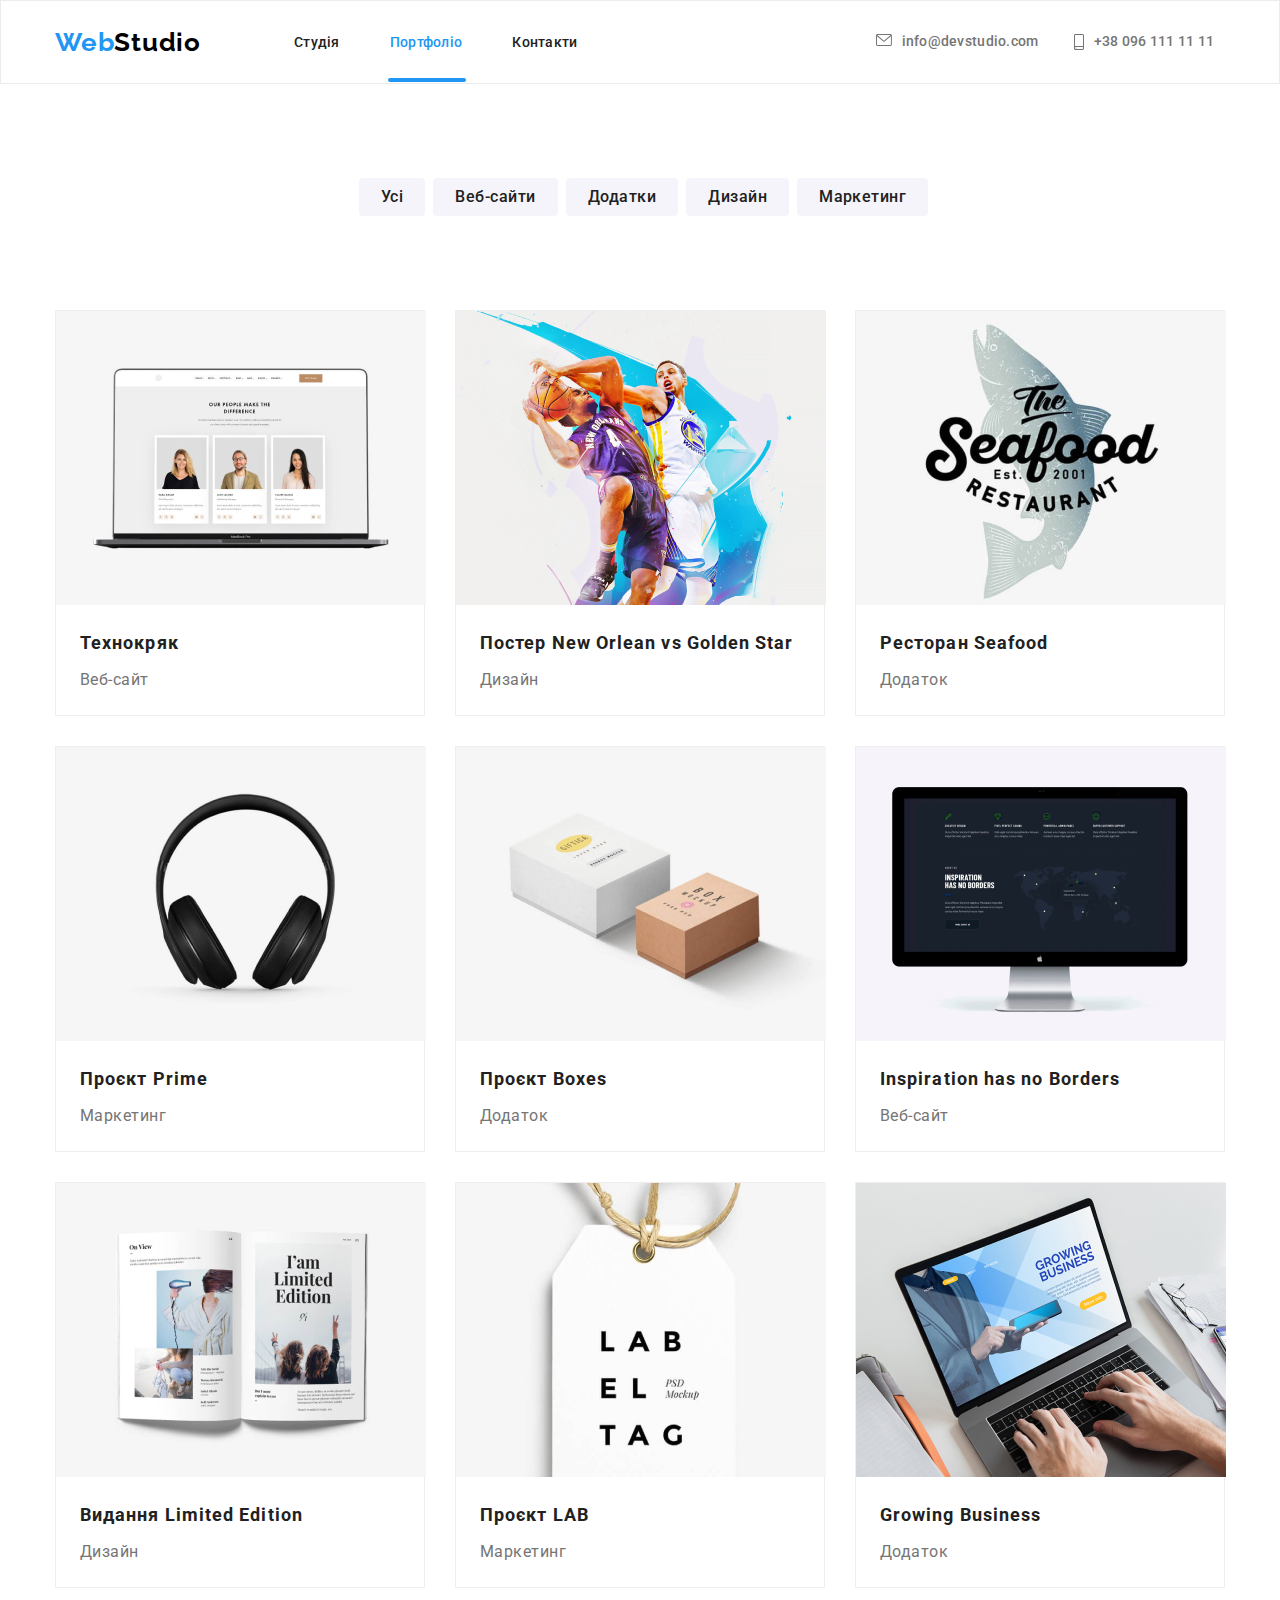
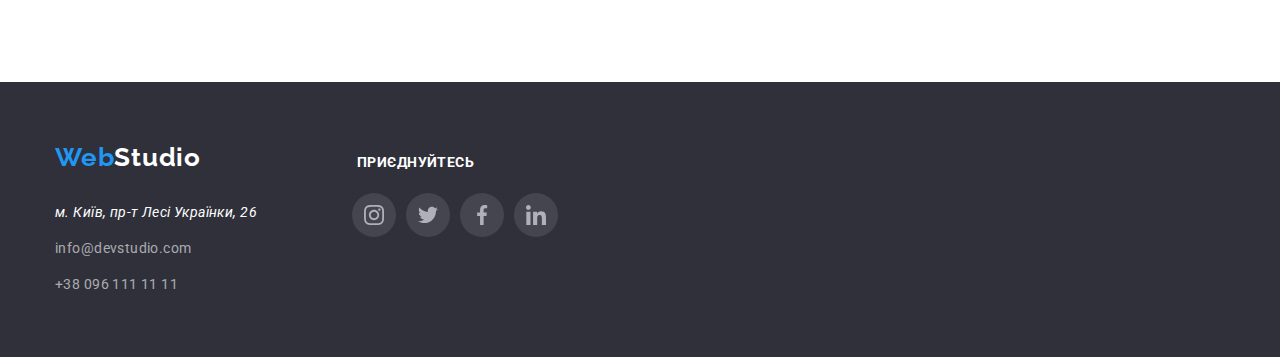
==== portfolio.html @ fd29975c "added forms" ====
<!DOCTYPE html>
<html lang="en">
<head>
    <meta charset="UTF-8">
    <meta http-equiv="X-UA-Compatible" content="IE=edge">
    <meta name="viewport" content="width=device-width, initial-scale=1.0">
    <title>Portfolio</title>
    <link rel="stylesheet"
     href="https://fonts.googleapis.com/css2?family=Raleway:wght@700&family=Roboto:wght@400;500;700;900&display=swap">
    <link rel="stylesheet" href="https://cdnjs.cloudflare.com/ajax/libs/modern-normalize/1.1.0/modern-normalize.min.css">
     <link rel="stylesheet" href="css/styles.css">
</head>
<body>
<!-- header content-->
<header class="header-style">
 <div class="container">
    <div class="links">
    <nav class="nav">
        <a class="logo-link" href="index.html">Web<span class="logo-header">Studio </span></a>
        <ul class="site-link-list">
            <li class="link-list"><a class="site-link" href="index.html">Студія</a></li>
            <li class="link-list"><a class="site-link-portf current" href="">Портфоліо</a></li>
            <li class="link-list"><a class="site-link-contacts" href="">Контакти</a></li>
        </ul>
    </nav>
    <ul class="not-nav">
<li class="not-nav-decor">
    <a class="mail" href="mailto:info@devstudio.com">
        <svg class="mail-icon">
            <use href="./images/icons.svg#icon-envelope-opt"></use>
        </svg>
        info@devstudio.com</a>
</li>
<li class="not-nav-decor">
    <a class="tel" href="tel:+380961111111">
        <svg class="tel-icon">
            <use href="./images/icons.svg#icon-smartphone-opt"></use>
        </svg>
        +38 096 111 11 11</a>
</li>
    </ul>
  </div>
</div>
</header>
<!-- main content-->
<main>
    <section class="portf-section">
     <div class="container">
        <h1 class="h-p"></h1>
        <ul class="p-button-list">           
            <li class="p-button-styles"><button class="button-port" type="button">Усі</button></li>
            <li class="p-button-styles"><button class="button-port" type="button">Веб-сайти</button></li>
            <li class="p-button-styles"><button class="button-port" type="button">Додатки</button></li>
            <li class="p-button-styles"><button class="button-port" type="button">Дизайн</button></li>
            <li class="p-button-styles"><button class="button-port" type="button">Маркетинг</button></li>
        </ul>
        <ul class="cards-list">
            <li class="card-portf">
               <div class="product-thumb">
                <img src="images/p.technocrack.jpg" alt="technocrack" width="370">                
                 <div class="product-overlay"> 
                   <p class="product-actions">Ресурс пропонує комплексні пропозиції з різним рівнем функціоналу та сервісів. Все це дозволить відвідувачу отримати
                    вичерпні відомості про компанію чи приватну особу.</p>
                 </div>
               </div>
               <h2 class="header-portf">Технокряк</h2>
                <p class="header-p-description">Веб-сайт</p>
            </li>
            <li class="card-portf">
               <div class="product-thumb">
                <img src="images/p.poster.jpg" alt="poster" width="370">
                <div class="product-overlay">
                    <p class="product-actions"></p>
                </div>
                </div> 
                <h2 class="header-portf">Постер New Orlean vs Golden Star</h2>
                <p class="header-p-description">Дизайн</p>
            </li>
            <li class="card-portf">
                <div class="product-thumb">
                <img src="images/p.restaurant.jpg" alt="restaurant" width="370">
                <div class="product-overlay">
                    <p class="product-actions"></p>
                </div>
                </div>
                <h2 class="header-portf">Ресторан Seafood</h2>
                <p class="header-p-description">Додаток</p>
            </li>
            <li class="card-portf">
                <div class="product-thumb">
                <img src="images/p.prime.jpg" alt="prime" width="370">
                <div class="product-overlay">
                    <p class="product-actions"></p>
                </div>
                </div>
                <h2 class="header-portf">Проєкт Prime</h2>
                <p class="header-p-description">Маркетинг</p>
            </li>
            <li class="card-portf">
                <div class="product-thumb">
                <img src="images/p.boxes.jpg" alt="boxes" width="370">
                <div class="product-overlay">
                    <p class="product-actions"></p>
                </div>
                </div>
                <h2 class="header-portf">Проєкт Boxes</h2>
                <p class="header-p-description">Додаток</p>
            </li>
            <li class="card-portf">
                <div class="product-thumb">
                <img src="images/p.inspiration.jpg" alt="inspiration" width="370">
                <div class="product-overlay">
                    <p class="product-actions"></p>
                </div>
                </div>
                <h2 class="header-portf">Inspiration has no Borders</h2>
                <p class="header-p-description">Веб-сайт</p>
            </li>
            <li class="card-portf">
                <div class="product-thumb">
                <img src="images/p.limited.jpg" alt="limited" width="370">
                <div class="product-overlay">
                    <p class="product-actions"></p>
                </div>
                </div>
                <h2 class="header-portf">Видання Limited Edition</h2>
                <p class="header-p-description">Дизайн</p>
            </li>
            <li class="card-portf">
                <div class="product-thumb">
                <img src="images/p.lab.jpg" alt="lab" width="370">
                <div class="product-overlay">
                    <p class="product-actions"></p>
                </div>
                </div>
                <h2 class="header-portf">Проєкт LAB</h2>
                <p class="header-p-description">Маркетинг</p>
            </li>
            <li class="card-portf">
                <div class="product-thumb">
                <img src="images/p.growing.jpg" alt="growing" width="370">
                <div class="product-overlay">
                    <p class="product-actions"></p>
                </div>
                </div>
                <h2 class="header-portf">Growing Business</h2>
                <p class="header-p-description">Додаток</p>
            </li>
        </ul>
     </div>
    </section>
</main>
<!--footer content-->
<footer class="footer-style">
 <div class="container">
    <div class="social-footer">
     <a class="logo-link-f" href="index.html">Web<span class="logo-header-f">Studio</span></a>
     <p class="social-sub-p">приєднуйтесь</p>
    </div>
    <div class="socials-header">
    <address class="adress-style">м. Київ, пр-т Лесі Українки, 26</address>
    <ul class="links-sub-listf">
        <li class="links-sub">
            <a class="box-socialsf" href="">
                <svg class="social-icons" width="20" height="20">
                    <use href="./images/icons.svg#icon-instagram-1-opt"></use>
                </svg>
            </a>
        </li>
        <li class="links-sub">
            <a class="box-socialsf" href="">
                <svg class="social-icons" width="20" height="20">
                    <use href="./images/icons.svg#icon-twitter-1-opt"></use>
                </svg>
            </a>
        </li>
        <li class="links-sub">
            <a class="box-socialsf" href="">
                <svg class="social-icons" width="20" height="20">
                    <use href="./images/icons.svg#icon-facebook-1-opt"></use>
                </svg>
            </a>
        </li>
        <li class="links-sub">
            <a class="box-socialsf" href="">
                <svg class="social-icons" width="20" height="20">
                    <use href="./images/icons.svg#icon-linkedin-1-opt"></use>
                </svg>
            </a>
        </li>
    </ul>
    </li>
    </ul>
    </div>
    <ul>
        <li class="mail-h-style"><a class="mail-link-f" href="mailto:info@devstudio.com">info@devstudio.com</a></li>
        <li class="tel-h-style"><a class="tel-f" href="tel:+38091111111">+38 096 111 11 11</a></li>
    </ul>
  </div>
</footer>
</body>
</html>
---- css/styles.css ----
:root {
    --primary-text-color: #212121;
    --description-text-color: #757575;
    --links-buttons-text-color: #2196F3;
}

body {
    background-color: #ffff;

    font-family: Roboto, sans-serif;
    letter-spacing: -0.03em;
}


.container {
    margin-left: auto;
    margin-right: auto;
    padding-left: 15px;
    padding-right: 15px;
    width: 1200px;
}

.container-two{
    margin-left: auto;
    margin-right: auto;
    width: 1600px;
    outline: 2px solid firebrick;
}

.container-footer {
    margin-left: auto;
        margin-right: auto;
        width: 1600px;

        outline: 2px solid firebrick;
    }

ul {
    padding: 0;
    margin: 0;
    list-style: none;
}

 

.header-style {
    display: flex;
    background-color: #ffff;
    border: 1px solid #ECECEC;
}
.logo-link {
    color: var(--links-buttons-text-color);
    font-family: 'Raleway';
        margin-right: 93px;
        font-weight: 700;
        font-size: 26px;
        line-height: 1.19;
        letter-spacing: 0.03em;
        text-decoration: none;
}
.logo-header {
    color: #000000;
    font-family: 'Raleway';
        font-weight: 700;
        font-size: 26px;
        line-height: 1.19;
        letter-spacing: 0.03em;
}
 
.links {
    display: flex;
    align-items: center;
}

.nav {
    display: flex;
    align-items: center;
}
.site-link-list {
        display: flex;
        align-items: center;
}

.site-link-list .link-list {

       display: block;
       padding-top: 32px;
       padding-bottom: 32px;

}


.site-link.current {
    position: relative;
    color: var(--links-buttons-text-color);       
        font-weight: 500;
        font-size: 14px;
        line-height: 1.2;
        width: 78px;
        height: 4px;
        letter-spacing: 0.02em;
        text-decoration: none;
}

.link-list {
    display: block;
    margin-right: 50px;
}


.site-link {
    color: var(--primary-text-color);
    font-weight: 500;
    font-size: 14px;
    line-height: 1.2;
    letter-spacing: 0.02em;
    text-decoration: none;
    padding-top: 32px;
    padding-bottom: 32px;
    
    transition-property: var(--links-buttons-text-color);
    transition-duration: 250ms;
    transition-timing-function: cubic-bezier(0.4, 0, 0.2, 1);
}

.site-link::after {
        content: '';
        
            position: absolute;
            left: -14%;
            bottom: 0;
            margin-left: 5px;
            display: block;
            width: 48px;
            height: 4px;
            background-color: #2196F3;
            border-radius: 2px;
}
.site-link {
    cursor: pointer;
}
.site-link:hover,
.site-link:focus {
    color: var(--links-buttons-text-color);
}

.site-link-portf.current {
    position: relative;
    color: var(--links-buttons-text-color);
    font-weight: 500;
    font-size: 14px;
    line-height: 1.2;
    letter-spacing: 0.02em;
    text-decoration: none;
}
.site-link-portf::after {
    content: '';

    position: absolute;
    left: -20%;
    bottom: 0;
    margin-left: 13px;
    display: block;
    width: 78px;
    height: 4px;
    background-color: #2196F3;
    border-radius: 2px;
}
.site-link-portf {
    color: var(--primary-text-color);
    font-weight: 500;
    font-size: 14px;
    line-height: 1.2;
    letter-spacing: 0.02em;
    text-decoration: none;
    padding-top: 32px;
    padding-bottom: 32px;

    transition-property: var(--links-buttons-text-color);
    transition-duration: 250ms;
    transition-timing-function: cubic-bezier(0.4, 0, 0.2, 1);
}
.site-link-portf {
    cursor: pointer;
}

.site-link-portf:hover,
.site-link-portf:focus {
    color: var(--links-buttons-text-color);
}


.site-link-contacts {
    color: var(--primary-text-color);
    font-weight: 500;
    font-size: 14px;
    line-height: 1.2;
    letter-spacing: 0.02em;
    text-decoration: none;
    padding-top: 32px;
    padding-bottom: 32px;

    transition-property: var(--links-buttons-text-color);
    transition-duration: 250ms;
    transition-timing-function: cubic-bezier(0.4, 0, 0.2, 1);
}
.site-link-contacts {
    cursor: pointer;
}

.site-link-contacts:hover,
.site-link-contscts:focus {
    color: var(--links-buttons-text-color);
}


.not-nav {
    
    display: flex;
    margin-left: 248px;
}
.not-nav-decor {
    display: flex;


}

.mail-icon {
    margin-right: 10px;
    width: 16px;
    height: 12px;
    fill: currentColor;
}

.tel-icon{
    margin-right: 10px;
    width: 10px;
    height: 16px;
    fill: currentColor
}


.tel {
    margin-left: 35px;
}

.mail {
   display: flex;
    color: var(--description-text-color);
        font-weight: 500;
        font-size: 14px;
        line-height: 1.14;
        letter-spacing: 0.02em;
        text-decoration: none;

        transition-property: var(--links-buttons-text-color);
        transition-duration: 250ms;
        transition-timing-function: cubic-bezier(0.4, 0, 0.2, 1);
}
.mail:hover,
.mail:focus {
    color: var(--links-buttons-text-color);
}

.tel {
    display: flex;
    color: var(--description-text-color);
        font-weight: 500;
        font-size: 14px;
        line-height: 1.14;
        letter-spacing: 0.02em;
        text-decoration: none;

        transition-property: var(--links-buttons-text-color);
        transition-duration: 250ms;
        transition-timing-function: cubic-bezier(0.4, 0, 0.2, 1);
}
.tel:hover,
.tel:focus {
    color: var(--links-buttons-text-color);
}




.section-studio {
    padding-top: 200px;
    padding-bottom: 200px;
    text-align: center;
    background-color:  #2F303A;
    background-image: linear-gradient(
        to right,
        rgba(47, 48, 58, 0.4),
        rgba(47, 48, 58, 0.4)
    ),
    url(../images/overlay.jpg);
    background-repeat: no-repeat;
    background-position: center;
    background-size: cover;
}
.hero-title {
    margin-top: 0px;
    margin-bottom: 40px;
    color: #ffff;
    font-style: normal;
        font-weight: 900;
        font-size: 44px;
        line-height: 1.36;
        letter-spacing: 0.06em;
        text-transform: uppercase;
}




.button-studio {
        color: var(--primary-text-color);
            font-weight: 700;
            font-size: 16px;
            line-height: 1.81;
            align-items: center;
            text-align: center;
            letter-spacing: 0.06em;
}
.button-studio {
    background-color: #F5F4FA;
        box-shadow: 0px 4px 4px rgba(0, 0, 0, 0.15);
        border: 0px;
        border-radius: 4px;
        padding: 10px 24px;
        min-width: 200px;

        transition-property: var(--links-buttons-text-color);
        transition-duration: 250ms;
        transition-timing-function: cubic-bezier(0.4, 0, 0.2, 1);
}
.button-studio {
    cursor: pointer;
}
.button-studio:hover {
    background-color: var(--links-buttons-text-color);
        color: #ffff;

}

.button-studio:focus {
    background-color:var(--links-buttons-text-color);
    color: #ffff;
}



 .studio-list {
   padding-top: 94px;
   padding-bottom: 94px;
 }

.hidden-studio-h {
    margin-top: 0px;
    margin-bottom: 0px;
    visibility: hidden;
}
   


 .s-list {
    display: flex;
 }

.s-list-styles {
    margin-right: 30px;
}


.s-list-styles:nth-child(4n) {
    margin-right: 0px;
}
  
.box-icon {
    margin-bottom: 30px;
}

.icon-group {
    width: 270px;
    height: 120px;
}

.header-studio {
    margin-top: 0px;
    margin-bottom: 10px;
    color: var(--primary-text-color);
        font-weight: 700;
        font-size: 14px;
        line-height: 1.14;
        letter-spacing: 0.03em;
}
.header-s-description {
    margin-top: 0px;
    margin-bottom: 0px;
    color: var(--description-text-color);
        font-weight: 400;
        font-size: 14px;
        line-height: 1.71;
        letter-spacing: 0.03em;
}

.sub-links-list {
    display: flex;
}
.section {
    padding-bottom: 94px;
}
.header-s-two {
    margin-top: 0px;
    margin-bottom: 50px;
    color: var(--primary-text-color);
        font-weight: 700;
        font-size: 36px;
        line-height: 1.16;
        text-align: center;
        letter-spacing: 0.03em;
}

.h-image-list {
 position: relative;
 display: flex;
}
.design-1 {
    
    margin-right: 30px;
}

.design-box-1 {
    position: absolute;
    margin-top: 224px;
    display: flex;
    width: 370px;
    height: 70px;
    text-align: center;
    background: rgba(47, 48, 58, 0.8);
}

.design-2 {
    margin-right: 30px;
}

.design-box-2 {
    position: absolute;
    left: 33%;
    margin-left: 14px;
    margin-top: 224px;
    display: flex;
    width: 370px;
    height: 70px;
    text-align: center;
    background: rgba(47, 48, 58, 0.8);
}
.design-box-3 {
    position: absolute;
    left: 66%;
    margin-left: 28px;
    margin-top: 224px;
    display: flex;
    width: 370px;
    height: 70px;
    text-align: center;
    background: rgba(47, 48, 58, 0.8);
}




.design-desc-1 {
    margin-left: 107px;
    margin-top: 27px;
    margin-bottom: 0px;
    font-weight: 700;
    font-size: 14px;
    line-height: 16px;
    letter-spacing: 0.03em;
    text-transform: uppercase;
    color: #FFFFFF;
}
.design-desc-2 {
    margin-left: 113px;
    margin-top: 27px;
    margin-bottom: 0px;
    font-weight: 700;
    font-size: 14px;
    line-height: 16px;
    letter-spacing: 0.03em;
    text-transform: uppercase;
    color: #FFFFFF;
}
.design-desc-3 {
    margin-left: 95px;
    margin-top: 27px;
    margin-bottom: 0px;
    font-weight: 700;
    font-size: 14px;
    line-height: 16px;
    letter-spacing: 0.03em;
    text-transform: uppercase;
    color: #FFFFFF;
}

.design-3 {
    margin-right: 0px;
}


.section-s-two {
    margin-top: 0px;
    padding-top: 94px;
    padding-bottom: 94px;
    background-color: #F5F4FA;
}
.team {
    margin-top: 0px;
    margin-bottom: 50px;
    color: var(--primary-text-color);
        font-weight: 700;
        font-size: 36px;
        line-height: 1.16;
        text-align: center;
        letter-spacing: 0.03em;
}

.cards-h-list {
    display: flex;
}
.card {
    width: 270px;
    margin-right: 30px;
    background-color: #ffff;
    box-shadow: 0px 1px 3px rgba(0, 0, 0, 0.12), 0px 1px 1px rgba(0, 0, 0, 0.14), 0px 2px 1px rgba(0, 0, 0, 0.2);
        border-radius: 0px 0px 4px 4px;
}

.card:nth-child(4n) {
    margin-right: 0px;
}
.names {
    margin-top: 30px;
    margin-bottom: 10px;
    color: var(--primary-text-color);
        font-weight: 500;
        font-size: 16px;
        line-height: 1.18;
        text-align: center;
        letter-spacing: 0.03em;
}
.name-description {
    margin-bottom: 16px;
    margin-top: 0px;
    color: var(--description-text-color);
        font-weight: 400;
        font-size: 16px;
        line-height: 1.18;
        text-align: center;
        letter-spacing: 0.03em;
}


.links-sub-list {
    padding-left: 32px;
    padding-bottom: 30px;
    display: flex;
}
.links-sub {
    display: flex;
}




.box-socials{
   text-align: center;
   margin-right: 10px;
   border: none;
   width: 44px;
   height: 44px;
   color: #AFB1B8;
   border-radius: 50%;
   background-color: #FFFFFF;
   cursor: pointer;

    transition-property: var(--links-buttons-text-color);
    transition-duration: 250ms;
    transition-timing-function: cubic-bezier(0.4, 0, 0.2, 1);
}
.box-socials:nth-child(4n) {
  margin-right: 10px;
}
.box-socials:hover {
    color: #FFFFFF;
    background-color: #2196F3;

}

.social-icons {
    margin-left: 12px;
    margin-right: 12px;
    margin-bottom: 12px;
    margin-top: 12px;
    fill: currentColor ;
}

.section-clients {
    padding-top: 94px;
    padding-bottom: 94px;
}

.link-list-boxes {

    display: flex;
}

.link-boxes {
    display: flex;
}

.clients-h {
    text-align: center;
    margin-top: 0px;
       margin-bottom: 50px;
        font-weight: 700;
        font-size: 36px;
        line-height: 42px;
        text-align: center;
        letter-spacing: 0.03em;
}


.box-link {
        margin-right: 30px;
        box-sizing: border-box;
        width: 170px;
        height: 92px;
        color: #2196F3;
        border: 1px solid #AFB1B8;
        border-radius: 4px;
        text-decoration: none;

        transition-property: var(--links-buttons-text-color);
        transition-duration: 250ms;
        transition-timing-function: cubic-bezier(0.4, 0, 0.2, 1);
 }

.box-link {
        margin-right: 30px;
        box-sizing: border-box;
        width: 170px;
        height: 92px;
        color: #AFB1B8;
        border: 1px solid #AFB1B8;
        border-radius: 4px;
    }
.box-linkt {
    margin-right: 0px;
    box-sizing: border-box;
    width: 170px;
    height: 92px;
    color: #AFB1B8;
    border: 1px solid #AFB1B8;
    border-radius: 4px;

    transition-property: var(--links-buttons-text-color);
    transition-duration: 250ms;
    transition-timing-function: cubic-bezier(0.4, 0, 0.2, 1);
}

.box-link:hover {
    color: #2196F3;
  border: 1px solid #2196F3;
}
.box-linkt:hover {
    color: #2196F3;
    border: 1px solid #2196F3;
}


.client-icon-0 {
    width: 41px;
    height: 46.7px;
    margin-top: 23px;
    margin-right: 65px;
    margin-left: 64px;
    margin-bottom: 22.3px;
    fill: currentColor;
}
.client-icon-1 {
    width: 40px;
    height: 52px;
    margin-top: 19px;
        margin-right: 65px;
        margin-left: 65px;
        margin-bottom: 21px;
        fill: currentColor;
}
.client-icon-2 {
   width: 43.46px;
   height: 41.18px;
   margin-top: 24.7px;
    margin-right: 64.86px;
    margin-left: 61.68px;
    margin-bottom: 26.12px;
    fill: currentColor;
}
.client-icon-3 {
    width: 84.44px;
    height: 40.62px;
    margin-top: 24.7px;
    margin-right: 42.56px;
    margin-left: 43px;
    margin-bottom: 26.68px;
    fill: currentColor;
}
.client-icon-4 {
    width: 62.54px;
    height: 45.43px;
    margin-top: 22.77px;
        margin-right: 53.46px;
        margin-left: 54px;
        margin-bottom: 23.8px;
        fill: currentColor;
}
.client-icon-5 {
    width: 93.79px;
    height: 43.93px;
    margin-top: 22.77px;
        margin-right: 38.21px;
        margin-left: 38px;
        margin-bottom: 25.31px;
        fill: currentColor;
}





.p-button-list {
    margin-bottom: 94px;
    display: flex;
    margin-left: 304px;
}

.p-button-styles:nth-child(5) {
    margin-right: 0px;
}


.portf-section {
    padding-top: 94px;
    padding-bottom: 94px;
}

.button-port {
    background-color: #F5F4FA;
    color: var(--primary-text-color);
        font-weight: 500;
        font-size: 16px;
        line-height: 1.62;
        letter-spacing: 0.03em;
    border: 0px ;
    border-radius: 4px;
    padding: 6px 22px;
    cursor: pointer;

    transition-property: var(--links-buttons-text-color);
    transition-duration: 250ms;
    transition-timing-function: cubic-bezier(0.4, 0, 0.2, 1);
}
.button-port:hover {
    background-color: var(--links-buttons-text-color);
    color: #ffff;
    box-shadow: 0px 3px 1px rgba(0, 0, 0, 0.1), 0px 1px 2px rgba(0, 0, 0, 0.08), 0px 2px 2px rgba(0, 0, 0, 0.12);
    border-radius: 4px;
}
.button-port:focus {
    background-color: var(--links-buttons-text-color);
    color: #ffff;
    box-shadow: 0px 3px 1px rgba(0, 0, 0, 0.1), 0px 1px 2px rgba(0, 0, 0, 0.08), 0px 2px 2px rgba(0, 0, 0, 0.12);
    border-radius: 4px;
}


.h-p {
    margin-top: 0px;
        margin-bottom: 0px;
}

.p-button-styles {
margin-right: 8px;
}

.button-port {
    margin-top: 0px;
    margin-bottom: 0px;

}


.section-p-list {
    padding-bottom: 94px;

}

.cards-list {
   display: flex;
   flex-wrap: wrap;
}
.card-portf  {
    width: 370px;
        background-color: #FFFF;
        border: 1px solid #EEEEEE;
        margin-right: 30px;
        margin-bottom: 30px;      
        transition-property: box-shadow;
            transition-duration: 250ms;
            transition-timing-function: cubic-bezier(0.4, 0, 0.2, 1);
}
.product-thumb {
    width: 370px;
    height: 294px;
    position: relative;
    overflow: hidden;
}
.product-overlay {
    position: absolute;
    top: 0;
    left: 0;
    right: 0;
    bottom: 0;
    margin-right: 0px;
    width: 370px;
    height: 294px;
    background: rgba(33, 150, 243, 0.9);
    transform: translateY(100%);
    transition: transform 250ms cubic-bezier(0.4, 0, 0.2, 1);
}

.card-portf:hover .product-overlay {
    transform: translateY(0%);
}

.card-portf:hover .product-actions {
    opacity: 1;
}


.product-actions {
    position: absolute;
    width: 322px;
    height: 168px;
    margin-top: 0px;
    font-weight: 400;
    font-size: 18px;
    line-height: 28px;
    letter-spacing: 0.03em;
    color: #FFFFFF;
    top: 50%;
    left: 50%;
    transform: translate(-50%, -50%);
    
}

.card-portf:hover {
     box-shadow: 0px 1px 1px rgba(0, 0, 0, 0.12),
                   0px 4px 4px rgba(0, 0, 0, 0.06),
                        1px 4px 6px rgba(0, 0, 0, 0.16);
}

.card-portf:nth-child(3n) {
    margin-right: 0px;
}

.card-portf:nth-last-child(-n +3) {
    margin-bottom: 0px;
}


.header-portf {
    margin-left: 24px;
    margin-top: 20px;
    margin-bottom: 4px;
    overflow: hidden;
    color: var(--primary-text-color);
        font-weight: 700;
        font-size: 18px;
        line-height: 2;
        letter-spacing: 0.06em;
}

.header-p-description {
    margin-left: 24px;
    margin-top: 0px;
    margin-bottom: 20px;
    color: var(--description-text-color);
        font-weight: 400;
        font-size: 16px;
        line-height: 1.87;
        letter-spacing: 0.03em;
}



.backdrop {
    position: fixed;
    top: 0;
    left: 0;
    width: 100%;
    height: 100%;
    background-color: rgba(0, 0, 0, 0.2);

    opacity: 1;
    transition: opacity 250ms cubic-bezier(0.4, 0, 0.2, 1);
}

.backdrop.is-hidden {
    opacity: 0;
    pointer-events: none;
}
.backdrop.is-hidden .modal {
    transform: translate(-50%, -50%) scale(0.9);
}

.modal {
    position: absolute;
    top: 50%;
    left: 50%;
    height: 581px;
    width: 528px;
    background-color: #FFFFFF;
    box-shadow: 0px 1px 3px rgba(0, 0, 0, 0.12), 0px 1px 1px rgba(0, 0, 0, 0.14), 0px 2px 1px rgba(0, 0, 0, 0.2);
    border-radius: 4px;

    transform: translate(-50%, -50%) scale(1);

    transition: transform 250ms cubic-bezier(0.4, 0, 0.2, 1);

}


.close-modal {
    position: absolute;
    padding: 0%;
    width: 30px;
    height: 30px;
    left: 490px;
    top: 9px;
    border-radius: 50%;
    color: #000000;
    background-color: #FFFFFF;
    border: 1px solid rgba(0, 0, 0, 0.1);
    cursor: pointer;
    transition-property: var(--links-buttons-text-color);
    transition-duration: 250ms;
    transition-timing-function: cubic-bezier(0.4, 0, 0.2, 1);

}
.close-icon {
    position: absolute;
    top: 18%;
    left: 18%;
    fill: currentColor;
}
.close-modal:hover {
    color:  #2196F3;
}

.modal-desc {
    margin-top: 40px;
    margin-bottom: 0px;
    margin-right: 10px;
    margin-left: 11px;
    padding-bottom: 12px;
    font-weight: 700;
    font-size: 20px;
    line-height: 23px;
    text-align: center;
    letter-spacing: 0.03em; 
    color: #212121;
}

.label-style {
 padding-bottom: 10px;
}
.username-style {
    margin-top: 0px;
    margin-bottom: 0px;
    padding-bottom: 4px;
    font-weight: 400;
    font-size: 12px;
    line-height: 14px;
    letter-spacing: 0.01em;   
    color: #757575;
}




.tel-style {
    margin-top: 0px;
    margin-bottom: 0px;
    padding-bottom: 4px;
    font-weight: 400;
    font-size: 12px;
    line-height: 14px;
    letter-spacing: 0.01em;
    color: #757575;
}
.mail-modal-style {
    margin-top: 0px;
    margin-bottom: 0px;
        padding-bottom: 4px;
        font-weight: 400;
        font-size: 12px;
        line-height: 14px;
        letter-spacing: 0.01em;
        color: #757575;
}
.comment-styles {
    margin-top: 0px;
        margin-bottom: 0px;
        padding-bottom: 4px;
        font-weight: 400;
        font-size: 12px;
        line-height: 14px;
        letter-spacing: 0.01em;
        color: #757575;
}

.textarea-style {
    width: 448px;
        height: 120px;
        left: 576px;
        top: 518px;
    
        border: 1px solid rgba(33, 33, 33, 0.2);
        border-radius: 4px;
        text-decoration: none;
}
.form {
    width: 445px;
    margin-left: 41px;
    margin-right: 39px;
    display: inline-block;
}

.form-field {
    display: flex;
    flex-direction: column;    
}
.form-field:focus-within > .input-icon-name{
    fill: #2196F3;
}
.form-field:focus-within>.input-icon-tel{
    fill: #2196F3;
}
.form-field:focus-within>.input-icon-mail{
    fill: #2196F3;
}

.input-style {
    width: 448px;
    height: 40px;
    left: 576px;
    top: 315px;
    padding-top: 12px;
    padding-bottom: 12px;
    padding-left: 42px;
    border: 1px solid ;
    border-radius: 4px;
   border-color:  rgba(33, 33, 33, 0.2);
   outline: none;

    transition-property: var(--links-buttons-text-color);
        transition-duration: 250ms;
        transition-timing-function: cubic-bezier(0.4, 0, 0.2, 1);
}
.input-style:hover {
    cursor: pointer;
}
.input-style:focus {
    border-color: #2196F3;
}


.input-icon-name {
    position: absolute;
    top: 104px;
    left: 54px;
    display: inline-block;
    width: 18px;
    height: 18px;
    fill: #000000;

    transition-property: var(--links-buttons-text-color);
        transition-duration: 250ms;
        transition-timing-function: cubic-bezier(0.4, 0, 0.2, 1);

}
.input-icon-tel {
    position: absolute;
    top: 172px;
    left: 54px;
    display: inline-block;
    width: 18px;
    height: 18px;
    fill: #000000;

    transition-property: var(--links-buttons-text-color);
        transition-duration: 250ms;
        transition-timing-function: cubic-bezier(0.4, 0, 0.2, 1);
}
.input-icon-mail {
    position: absolute;
    top: 240px;
    left: 54px;
    display: inline-block;
    width: 18px;
    height: 18px;
    fill: #000000;

    transition-property: var(--links-buttons-text-color);
    transition-duration: 250ms;
    transition-timing-function: cubic-bezier(0.4, 0, 0.2, 1);
}
.input-icon-tel:focus {
    background-color: #2196F3;
}
.textarea-style {
    width: 448px;
    height: 120px;
    left: 576px;
    top: 519px;
    padding-top: 10px;
    padding-left: 15px;
    border: 1px solid;
    border-radius: 4px;
    border-color:rgba(33, 33, 33, 0.2) ;
    outline: none;

    transition-property: var(--links-buttons-text-color);
        transition-duration: 250ms;
        transition-timing-function: cubic-bezier(0.4, 0, 0.2, 1);
}
.textarea-style {
    resize: none;
}
.textarea-style:hover {
    cursor: pointer;
}
.textarea-style:focus {
    border-color: #2196F3;
}
.textarea-style::placeholder {
    font-weight: 400;
    font-size: 12px;
    padding-top: 2px;
    line-height: 14px;
    letter-spacing: 0.01em;
    color: rgba(117, 117, 117, 0.5);
}
.form-field-1 {
    display: flex;
    margin-left: 12px;
    padding-top: 15px;
    padding-bottom: 30px;
}
.policy-label {
    display: flex;
    align-items: center;
    font-weight: 400;
    font-size: 14px;
    line-height: 24px;
    letter-spacing: 0.03em;
    color: #757575;
    
}
.policy-details {
    font-weight: 400;
    font-size: 14px;
    line-height: 24px;
    letter-spacing: 0.03em;
    color: #2196F3;
}
.checkbox-policy {
    appearance: none;
    position: absolute;

}
.icon-checkbox{
    display: inline-block;
    width: 16px;
    height: 15px;
    border: 1.8px solid  #212121;
    border-radius: 1px;
    margin-right: 8px;

    transition-property: var(--links-buttons-text-color);
    transition-duration: 250ms;
    transition-timing-function: cubic-bezier(0.4, 0, 0.2, 1);
}   
.checkbox-policy:checked + .icon-checkbox{
   border-color: transparent;
   background-color:  #2196F3;
   background-image: url(/images/icon-check.svg);
   background-size: contain;
   background-origin: border-box;
}
.submit-button {
    font-weight: 700;
    font-size: 16px;
    line-height: 30px;
    align-items: center;
    text-align: center;
    letter-spacing: 0.06em;
    color: #FFFFFF;
}
.submit-button {
    margin-left: 126px;
    width: 200px;
    height: 50px;
    left: 700px;
    top: 712px;
    background-color: #2196F3;
    box-shadow: 0px 4px 4px rgba(0, 0, 0, 0.15);
    border-radius: 4px;
    border: 0px;
}
.submit-button {
    cursor: pointer;
}

.footer-style {
    padding-top: 60px;
    padding-bottom: 60px;
    background-color: #2F303A;
}

.logo-link-f {
    color: var(--links-buttons-text-color);
    margin-right: 156px;
    font-family: 'Raleway';
    font-weight: 700;
    font-size: 26px;
    line-height: 1.19;
    letter-spacing: 0.03em;
    text-decoration: none;     
}

.social-sub-p {
    margin-top: 12px;
    margin-bottom:0px;
    margin-right: 179px;
    font-weight: 700;
    font-size: 14px;
        line-height: 16px;
        letter-spacing: 0.03em;
        text-transform: uppercase;
        color: #FFFF;
}
.social-mail-sub {
    margin-top: 12px;
    margin-bottom: 0px;
    font-weight: 700;
        font-size: 14px;
        line-height: 16px;
        letter-spacing: 0.03em;
        text-transform: uppercase; 
        color: #FFFFFF;
}
.form-f {
    display: flex;
}
.input-style-f {
    width: 358px;
    height: 50px;
    margin-top: 20px;
    padding-left: 16px;
    color: #FFFF;
    background-color:  #2F303A;;
    border: 1px solid rgba(255, 255, 255, 0.3);
    filter: drop-shadow(0px 4px 4px rgba(0, 0, 0, 0.15));
    border-radius: 4px;
    outline: none;
}
.input-style-f::placeholder {
    font-weight: 400;
        font-size: 16px;
        line-height: 20px;
        display: flex;
        align-items: center;
        letter-spacing: 0.03em;
        color: rgba(255, 255, 255, 0.6);
} 

.button-sub-f {
    width: 200px;
    height: 50px;
    margin-top: 20px;
    margin-left: 12px;
    padding-left: 28px;
    font-style: normal;
    font-weight: 700;
    font-size: 16px;
    line-height: 30px;
    display: flex;
    align-items: center;
    text-align: center;
    letter-spacing: 0.06em;
    color: #FFFFFF;
    background: #2196F3;
    box-shadow: 0px 4px 4px rgba(0, 0, 0, 0.15);
    border-radius: 4px;
    border: none;
}
.button-sub-f {
    cursor: pointer;
}
.icon-send-style {
    margin-left: 10px;
}

.logo-header-f {
    color: #ffff;
        font-weight: 700;
        font-size: 26px;
        line-height: 1.19;
        letter-spacing: 0.03em;
}

.socials-header {
    display: flex;
}

.adress-style {
   margin-right: 95px;
    margin-top: 28px;
   margin-bottom: 12px;
    color: #ffff;
        font-weight: 400;
        font-size: 14px;
        line-height: 1.71;
        letter-spacing: 0.03em;
        text-decoration: none;
}
.links-sub-listf {
    display: flex;
    margin-top: 20px;
    margin-right: 83px;
}
.box-socialsf {
    text-align: center;
        margin-right: 10px;
        border: none;
        width: 44px;
        height: 44px;
        color: #AFB1B8;
        border-radius: 50%;
        background-color:   rgba(255, 255, 255, 0.1);
        transition-property: var(--links-buttons-text-color);
        transition-duration: 250ms;
        transition-timing-function: cubic-bezier(0.4, 0, 0.2, 1);
}
.box-socialsf:hover {
    color: #FFFF;
    background-color: #2196F3;
}



.mail-h-style {
    margin-bottom: 12px;
}



.mail-link-f {
    color:  #FFFFFF99;
    font-style: normal;
    font-weight: 400;
    font-size: 14px;
    line-height: 1.71;
    letter-spacing: 0.03em;
    text-decoration: none;
        
    transition-property: var(--links-buttons-text-color);
    transition-duration: 250ms;
    transition-timing-function: cubic-bezier(0.4, 0, 0.2, 1);
}
.mail-link-f:hover {
    color: var(--links-buttons-text-color);
}
.tel-f {
    margin-top: 12px;
    margin-bottom: 60px;
    color:  #FFFFFF99;
    font-weight: 400;
           font-size: 14px;
            line-height: 1.71;
            letter-spacing: 0.03em;
            text-decoration: none;
    
    transition-property: var(--links-buttons-text-color);
    transition-duration: 250ms;
    transition-timing-function: cubic-bezier(0.4, 0, 0.2, 1);
}
.tel-f:hover {
    color: var(--links-buttons-text-color);
}
.social-footer {
    display: flex;
}
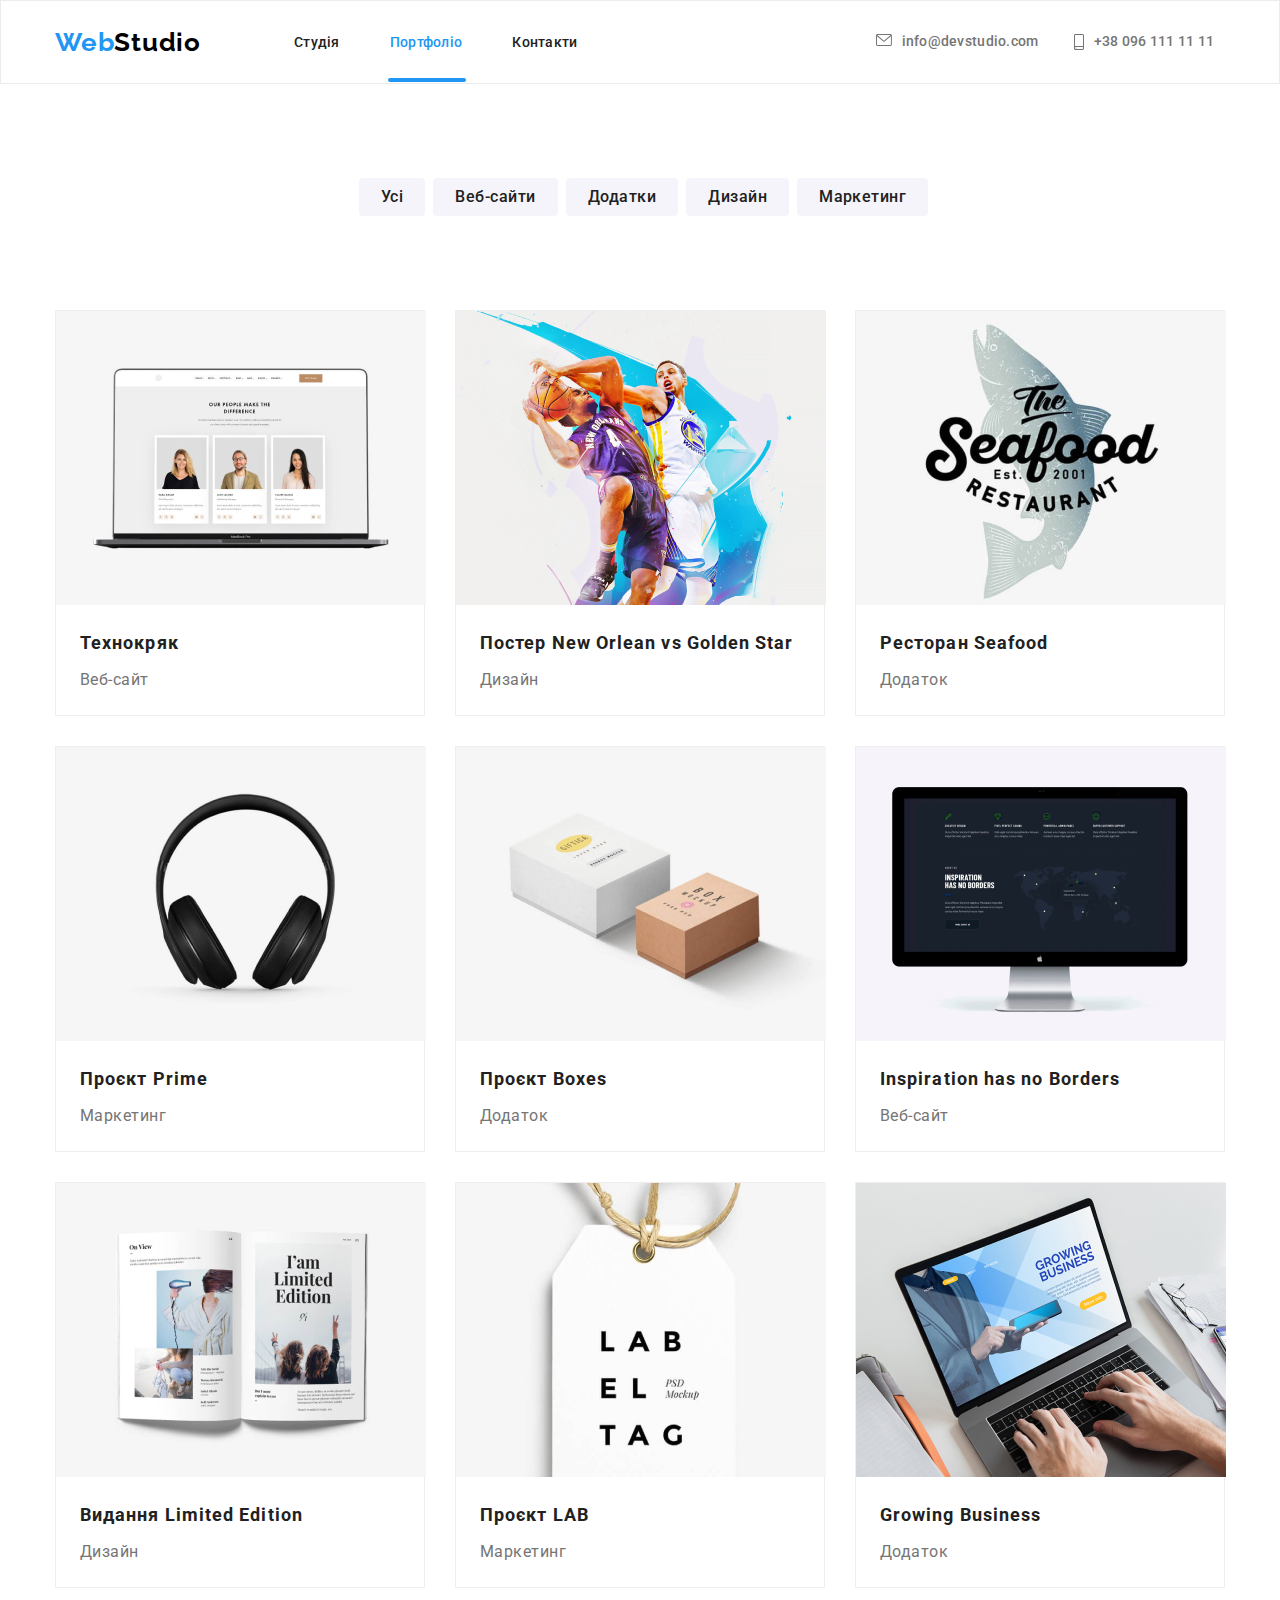
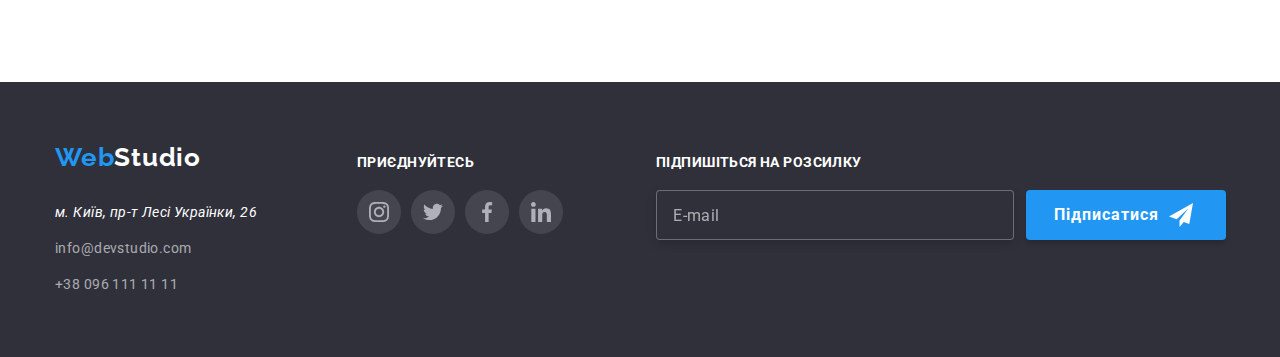
==== commit c24a2021: "r" ====
--- a/portfolio.html
+++ b/portfolio.html
@@ -153,49 +153,67 @@
 <!--footer content-->
 <footer class="footer-style">
  <div class="container">
-    <div class="social-footer">
-     <a class="logo-link-f" href="index.html">Web<span class="logo-header-f">Studio</span></a>
-     <p class="social-sub-p">приєднуйтесь</p>
-    </div>
-    <div class="socials-header">
-    <address class="adress-style">м. Київ, пр-т Лесі Українки, 26</address>
-    <ul class="links-sub-listf">
-        <li class="links-sub">
-            <a class="box-socialsf" href="">
-                <svg class="social-icons" width="20" height="20">
+    <ul class="footer-list">
+        <li>
+         <div class="social-footer">
+            <a class="logo-link-f" href="index.html">Web<span class="logo-header-f">Studio</span></a>
+         </div>
+         <address class="adress-style">м. Київ, пр-т Лесі Українки, 26</address>
+         <ul>
+            <li class="mail-h-style"><a class="mail-link-f" href="mailto:info@devstudio.com">info@devstudio.com</a></li>
+            <li class="tel-h-style"><a class="tel-f" href="tel:+38091111111">+38 096 111 11 11</a></li>
+         </ul>
+        </li>
+        <li>
+         <div class="socials-header">
+            <p class="social-sub-p">приєднуйтесь</p>
+             <ul class="links-sub-listf">
+              <li class="links-sub">
+               <a class="box-socialsf" href="">
+                  <svg class="social-icons" width="20" height="20">
                     <use href="./images/icons.svg#icon-instagram-1-opt"></use>
-                </svg>
-            </a>
+                  </svg>
+                </a>
+              </li>
+              <li class="links-sub">
+               <a class="box-socialsf" href="">
+                  <svg class="social-icons" width="20" height="20">
+                    <use href="./images/icons.svg#icon-twitter-1-opt"></use>
+                  </svg>
+                </a>
+              </li>
+              <li class="links-sub">
+               <a class="box-socialsf" href="">
+                   <svg class="social-icons" width="20" height="20">
+                     <use href="./images/icons.svg#icon-facebook-1-opt"></use>
+                   </svg>
+                </a>
+              </li>
+              <li class="links-sub">
+               <a class="box-socialsf" href="">
+                  <svg class="social-icons" width="20" height="20">
+                    <use href="./images/icons.svg#icon-linkedin-1-opt"></use>
+                  </svg>
+               </a>
+              </li>
+           </ul>
+         </div>
         </li>
-        <li class="links-sub">
-            <a class="box-socialsf" href="">
-                <svg class="social-icons" width="20" height="20">
-                    <use href="./images/icons.svg#icon-twitter-1-opt"></use>
-                </svg>
-            </a>
-        </li>
-        <li class="links-sub">
-            <a class="box-socialsf" href="">
-                <svg class="social-icons" width="20" height="20">
-                    <use href="./images/icons.svg#icon-facebook-1-opt"></use>
-                </svg>
-            </a>
-        </li>
-        <li class="links-sub">
-            <a class="box-socialsf" href="">
-                <svg class="social-icons" width="20" height="20">
-                    <use href="./images/icons.svg#icon-linkedin-1-opt"></use>
-                </svg>
-            </a>
+        <li>
+            <p class="social-mail-sub">підпишіться на розсилку</p>
+            <form class="form-f">
+                <label class="mail-f-label">
+                    <input class="input-style-f" type="email" name="email" placeholder="E-mail" autocomplete="off">
+                </label>
+                <button class="button-sub-f" type="submit">Підписатися
+                    <svg class="icon-send-style" width="24" height="24">
+                        <use href="./images/icons.svg#icon-icon-send"></use>
+                    </svg>
+                </button>
+            </form>
         </li>
     </ul>
-    </li>
-    </ul>
-    </div>
-    <ul>
-        <li class="mail-h-style"><a class="mail-link-f" href="mailto:info@devstudio.com">info@devstudio.com</a></li>
-        <li class="tel-h-style"><a class="tel-f" href="tel:+38091111111">+38 096 111 11 11</a></li>
-    </ul>
+    
   </div>
 </footer>
 </body>
--- a/css/styles.css
+++ b/css/styles.css
@@ -984,12 +984,17 @@
 }
 
 .label-style {
- padding-bottom: 10px;
-}
+    padding-bottom: 10px;
+    font-weight: 400;
+    font-size: 12px;
+    line-height: 14px;
+    letter-spacing: 0.01em;
+    color: #757575;
+}
+
 .username-style {
     margin-top: 0px;
     margin-bottom: 0px;
-    padding-bottom: 4px;
     font-weight: 400;
     font-size: 12px;
     line-height: 14px;
@@ -1042,10 +1047,10 @@
         text-decoration: none;
 }
 .form {
-    width: 445px;
-    margin-left: 41px;
-    margin-right: 39px;
-    display: inline-block;
+    width: 528px;
+    padding-left: 40px;
+    padding-right: 40px;
+    margin-right: 0px;
 }
 
 .form-field {
@@ -1067,6 +1072,7 @@
     height: 40px;
     left: 576px;
     top: 315px;
+    margin-top: 4px;
     padding-top: 12px;
     padding-bottom: 12px;
     padding-left: 42px;
@@ -1089,7 +1095,7 @@
 
 .input-icon-name {
     position: absolute;
-    top: 104px;
+    top: 105px;
     left: 54px;
     display: inline-block;
     width: 18px;
@@ -1180,6 +1186,7 @@
     
 }
 .policy-details {
+    margin-left: 5px;
     font-weight: 400;
     font-size: 14px;
     line-height: 24px;
@@ -1206,7 +1213,7 @@
 .checkbox-policy:checked + .icon-checkbox{
    border-color: transparent;
    background-color:  #2196F3;
-   background-image: url(/images/icon-check.svg);
+   background-image: url("/images/icon-check.svg");
    background-size: contain;
    background-origin: border-box;
 }
@@ -1254,7 +1261,6 @@
 .social-sub-p {
     margin-top: 12px;
     margin-bottom:0px;
-    margin-right: 179px;
     font-weight: 700;
     font-size: 14px;
         line-height: 16px;
@@ -1324,6 +1330,10 @@
     margin-left: 10px;
 }
 
+.footer-list {
+    display: flex;
+}
+
 .logo-header-f {
     color: #ffff;
         font-weight: 700;
@@ -1333,11 +1343,10 @@
 }
 
 .socials-header {
-    display: flex;
+    display: block;
 }
 
 .adress-style {
-   margin-right: 95px;
     margin-top: 28px;
    margin-bottom: 12px;
     color: #ffff;
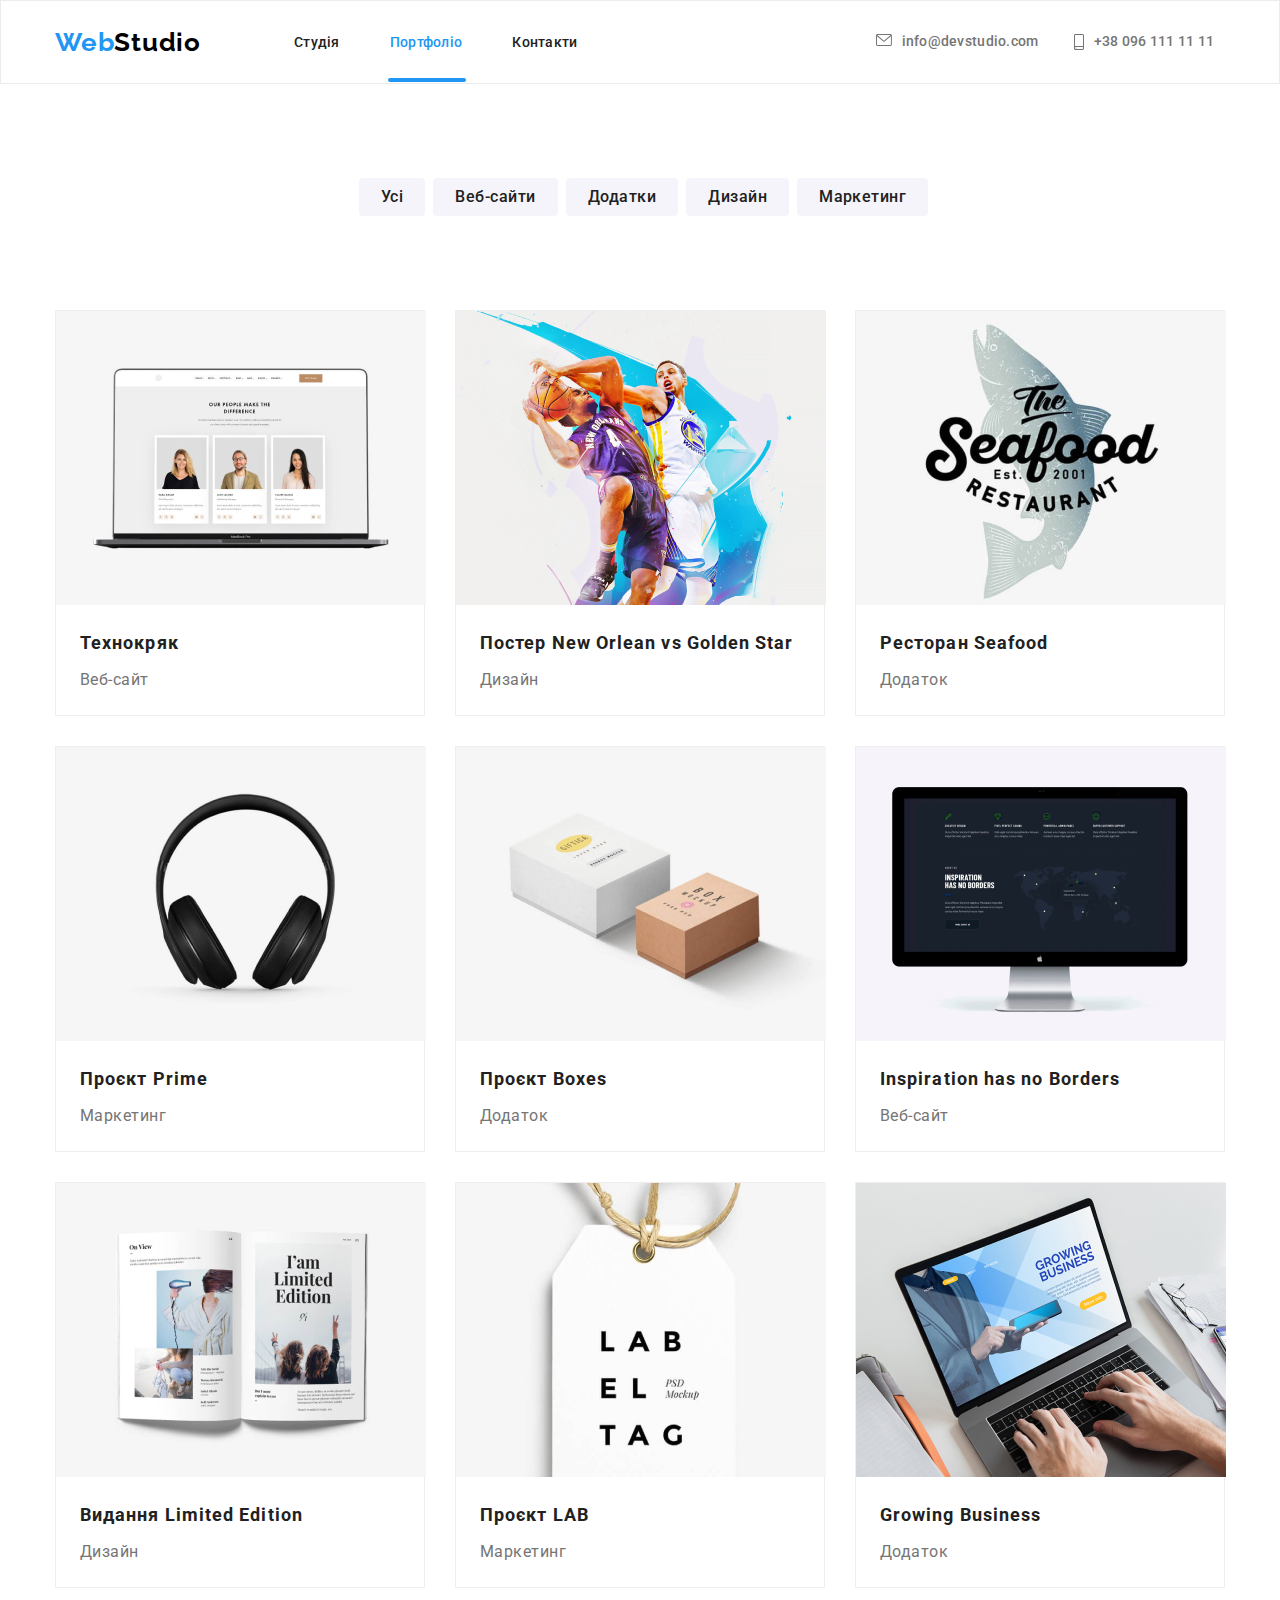
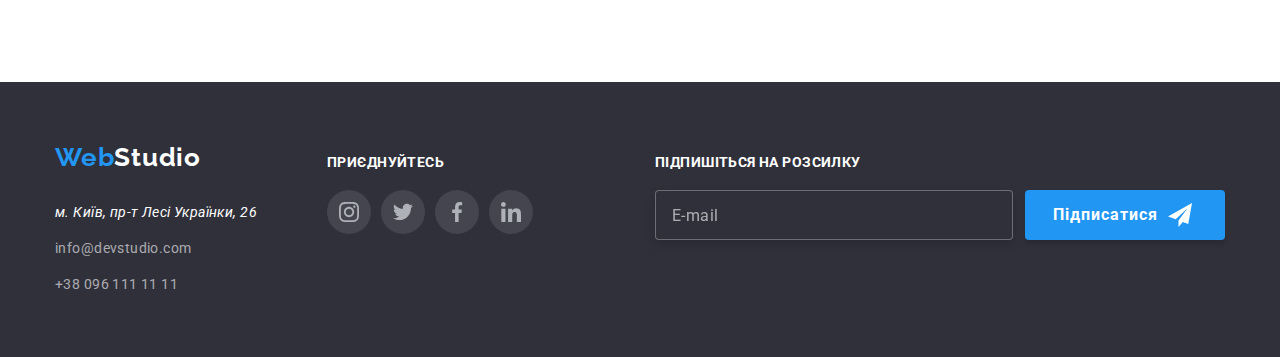
==== commit 99817ec9: "rework-2" ====
--- a/portfolio.html
+++ b/portfolio.html
@@ -46,7 +46,7 @@
 <main>
     <section class="portf-section">
      <div class="container">
-        <h1 class="h-p"></h1>
+        <h1 class="hidden-portfolio">list of buttons</h1>
         <ul class="p-button-list">           
             <li class="p-button-styles"><button class="button-port" type="button">Усі</button></li>
             <li class="p-button-styles"><button class="button-port" type="button">Веб-сайти</button></li>
@@ -153,8 +153,8 @@
 <!--footer content-->
 <footer class="footer-style">
  <div class="container">
-    <ul class="footer-list">
-        <li>
+    <div class="footer-list">
+        <div class="footer-cont-1">
          <div class="social-footer">
             <a class="logo-link-f" href="index.html">Web<span class="logo-header-f">Studio</span></a>
          </div>
@@ -163,10 +163,10 @@
             <li class="mail-h-style"><a class="mail-link-f" href="mailto:info@devstudio.com">info@devstudio.com</a></li>
             <li class="tel-h-style"><a class="tel-f" href="tel:+38091111111">+38 096 111 11 11</a></li>
          </ul>
-        </li>
-        <li>
+        </div>
+        <div>
          <div class="socials-header">
-            <p class="social-sub-p">приєднуйтесь</p>
+            <h2 class="social-sub-p">приєднуйтесь</h2>
              <ul class="links-sub-listf">
               <li class="links-sub">
                <a class="box-socialsf" href="">
@@ -190,7 +190,7 @@
                 </a>
               </li>
               <li class="links-sub">
-               <a class="box-socialsf" href="">
+               <a class="box-socialsf-f" href="">
                   <svg class="social-icons" width="20" height="20">
                     <use href="./images/icons.svg#icon-linkedin-1-opt"></use>
                   </svg>
@@ -198,9 +198,9 @@
               </li>
            </ul>
          </div>
-        </li>
-        <li>
-            <p class="social-mail-sub">підпишіться на розсилку</p>
+        </div>
+        <div class="sub">
+            <h2 class="social-mail-sub">підпишіться на розсилку</h2>
             <form class="form-f">
                 <label class="mail-f-label">
                     <input class="input-style-f" type="email" name="email" placeholder="E-mail" autocomplete="off">
@@ -211,9 +211,8 @@
                     </svg>
                 </button>
             </form>
-        </li>
-    </ul>
-    
+        </div>
+    </div>
   </div>
 </footer>
 </body>
--- a/css/styles.css
+++ b/css/styles.css
@@ -356,6 +356,7 @@
  }
 
 .hidden-studio-h {
+    position: absolute;
     margin-top: 0px;
     margin-bottom: 0px;
     visibility: hidden;
@@ -785,9 +786,11 @@
 }
 
 
-.h-p {
-    margin-top: 0px;
-        margin-bottom: 0px;
+.hidden-portfolio {
+    position: absolute;
+    margin-top: 0px;
+    margin-bottom: 0px;
+    visibility: hidden;
 }
 
 .p-button-styles {
@@ -1137,6 +1140,7 @@
     background-color: #2196F3;
 }
 .textarea-style {
+    margin-top: 4px;
     width: 448px;
     height: 120px;
     left: 576px;
@@ -1172,7 +1176,7 @@
 .form-field-1 {
     display: flex;
     margin-left: 12px;
-    padding-top: 15px;
+    padding-top: 12px;
     padding-bottom: 30px;
 }
 .policy-label {
@@ -1213,7 +1217,7 @@
 .checkbox-policy:checked + .icon-checkbox{
    border-color: transparent;
    background-color:  #2196F3;
-   background-image: url("/images/icon-check.svg");
+   background-image: url("data:image/svg+xml,%3Csvg xmlns='http://www.w3.org/2000/svg' width='16' height='15' fill='none'%3E%3Crect width='16' height='15' fill='%232196F3' rx='2'/%3E%3Cpath fill='%23fff' stroke='%23fff' stroke-width='.2' d='m3.957 7.752-.069-.066-.069.065-.888.842-.076.072.076.073 3.496 3.334.069.066.069-.066 7.504-7.158.076-.073-.076-.072-.882-.841-.069-.066-.069.066-6.553 6.246-2.539-2.422Z'/%3E%3C/svg%3E");
    background-size: contain;
    background-origin: border-box;
 }
@@ -1246,10 +1250,11 @@
     padding-bottom: 60px;
     background-color: #2F303A;
 }
-
+.footer-cont-1 {
+    margin-right: 70px;
+}
 .logo-link-f {
     color: var(--links-buttons-text-color);
-    margin-right: 156px;
     font-family: 'Raleway';
     font-weight: 700;
     font-size: 26px;
@@ -1257,7 +1262,9 @@
     letter-spacing: 0.03em;
     text-decoration: none;     
 }
-
+.sub {
+    margin-left: auto;
+}
 .social-sub-p {
     margin-top: 12px;
     margin-bottom:0px;
@@ -1359,7 +1366,6 @@
 .links-sub-listf {
     display: flex;
     margin-top: 20px;
-    margin-right: 83px;
 }
 .box-socialsf {
     text-align: center;
@@ -1373,6 +1379,23 @@
         transition-property: var(--links-buttons-text-color);
         transition-duration: 250ms;
         transition-timing-function: cubic-bezier(0.4, 0, 0.2, 1);
+}
+.box-socialsf-f {
+        text-align: center;
+        margin-right: 0px;
+        border: none;
+        width: 44px;
+        height: 44px;
+        color: #AFB1B8;
+        border-radius: 50%;
+        background-color: rgba(255, 255, 255, 0.1);
+        transition-property: var(--links-buttons-text-color);
+        transition-duration: 250ms;
+        transition-timing-function: cubic-bezier(0.4, 0, 0.2, 1);
+}
+.box-socialsf-f:hover {
+    color: #FFFF;
+    background-color: #2196F3;
 }
 .box-socialsf:hover {
     color: #FFFF;
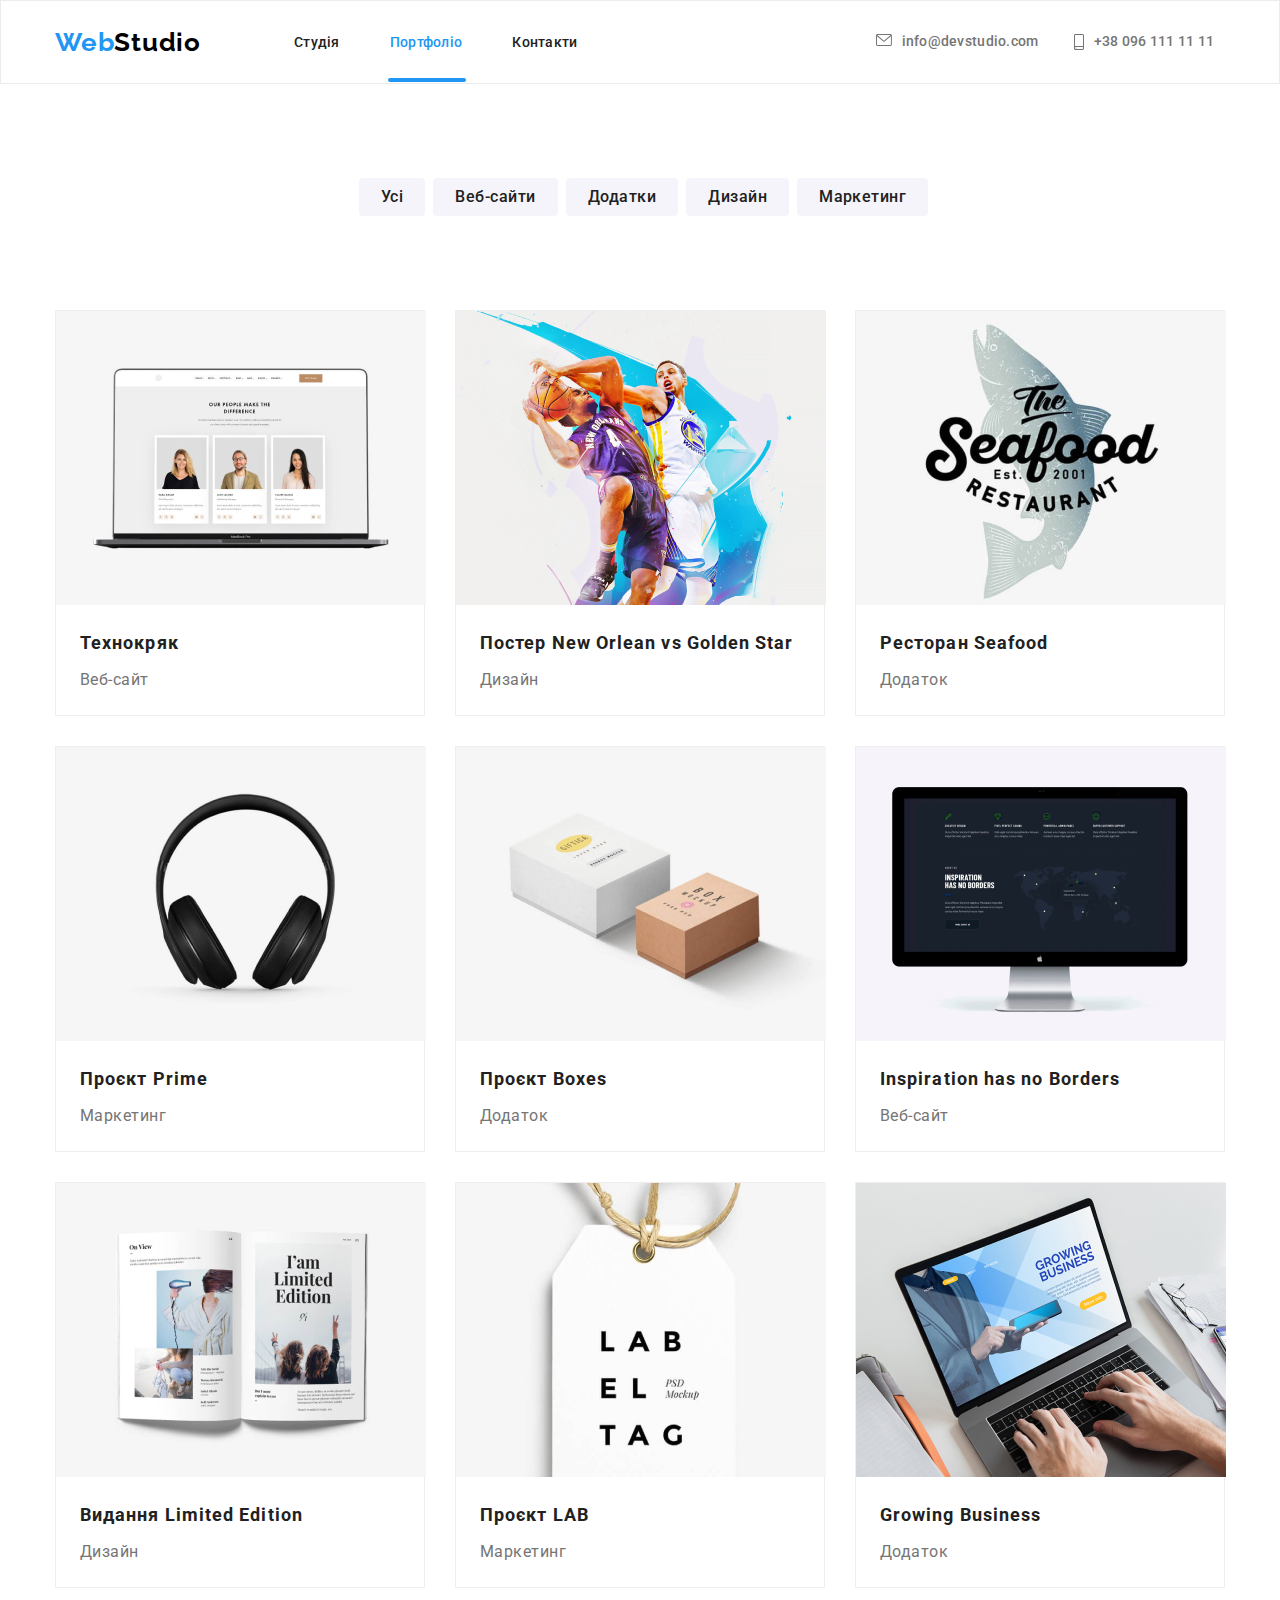
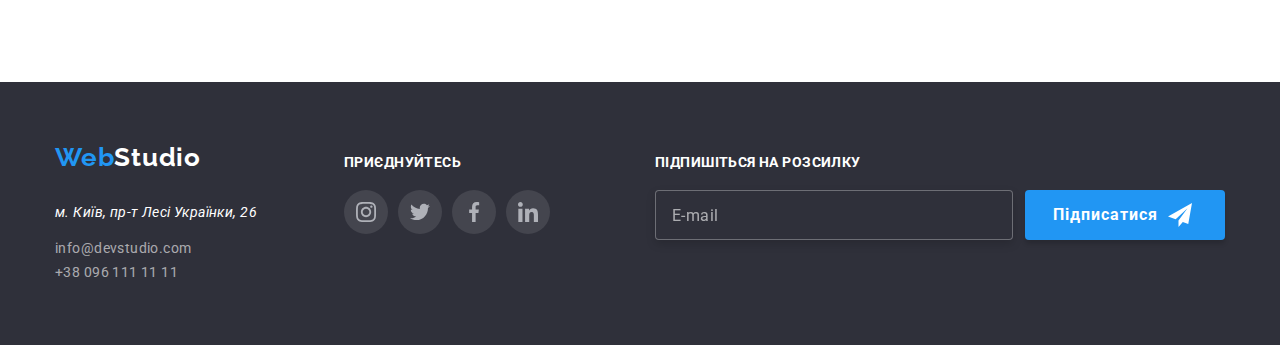
==== commit ef086400: "q" ====
--- a/portfolio.html
+++ b/portfolio.html
@@ -8,212 +8,216 @@
     <link rel="stylesheet"
      href="https://fonts.googleapis.com/css2?family=Raleway:wght@700&family=Roboto:wght@400;500;700;900&display=swap">
     <link rel="stylesheet" href="https://cdnjs.cloudflare.com/ajax/libs/modern-normalize/1.1.0/modern-normalize.min.css">
-     <link rel="stylesheet" href="css/styles.css">
+    <link rel="stylesheet" href="css/main.min.css">
 </head>
 <body>
-<!-- header content-->
-<header class="header-style">
+
+<!--  header content  -->
+
+<header class="header">
  <div class="container">
-    <div class="links">
-    <nav class="nav">
-        <a class="logo-link" href="index.html">Web<span class="logo-header">Studio </span></a>
-        <ul class="site-link-list">
-            <li class="link-list"><a class="site-link" href="index.html">Студія</a></li>
-            <li class="link-list"><a class="site-link-portf current" href="">Портфоліо</a></li>
-            <li class="link-list"><a class="site-link-contacts" href="">Контакти</a></li>
+  <div class="header__container">
+   <nav class="header__nav">
+     <a class="header__logo1" href="index.html">Web<span class="header__logo2">Studio</span></a>
+      <ul class="header__nav-menu">
+         <li class="header__nav-item"><a class="header__nav-studio " href="index.html">Студія</a></li>
+         <li class="header__nav-item"><a class="header__nav-portfolio header__nav-portfolio--current" href="">Портфоліо</a>
+         </li>
+         <li class="header__nav-item"><a class="header__nav-contacts" href="">Контакти</a></li>
+      </ul>
+   </nav>
+      <ul class="header-feedback">
+         <li class="header-feedback__item">
+           <a class="header-feedback__mail" href="mailto:info@devstudio.com">
+           <svg class="header-feedback__mail-icon">
+              <use href="./images/icons.svg#icon-envelope-opt"></use>
+           </svg>
+            info@devstudio.com</a>
+         </li>
+         <li class="header-feedback__item">
+           <a class="header-feedback__tel" href="tel:+380961111111">
+           <svg class="header-feedback__tel-icon">
+              <use href="./images/icons.svg#icon-smartphone-opt"></use>
+           </svg>
+            +38 096 111 11 11</a>
+         </li>
+      </ul>
+    </div>
+  </div>
+</header>
+<main>
+
+   <!--   section-portfolio content-->
+
+    <section class="section-portfolio">
+     <div class="container">
+        <h1 class="section-portfolio__hidden">list of buttons</h1>
+        <ul class="section-portfolio__button-menu">           
+            <li class="section-portfolio__button"><button class="section-portfolio__button-content" type="button">Усі</button></li>
+            <li class="section-portfolio__button"><button class="section-portfolio__button-content" type="button">Веб-сайти</button></li>
+            <li class="section-portfolio__button"><button class="section-portfolio__button-content" type="button">Додатки</button></li>
+            <li class="section-portfolio__button"><button class="section-portfolio__button-content" type="button">Дизайн</button></li>
+            <li class="section-portfolio__button"><button class="section-portfolio__button-content" type="button">Маркетинг</button></li>
         </ul>
-    </nav>
-    <ul class="not-nav">
-<li class="not-nav-decor">
-    <a class="mail" href="mailto:info@devstudio.com">
-        <svg class="mail-icon">
-            <use href="./images/icons.svg#icon-envelope-opt"></use>
-        </svg>
-        info@devstudio.com</a>
-</li>
-<li class="not-nav-decor">
-    <a class="tel" href="tel:+380961111111">
-        <svg class="tel-icon">
-            <use href="./images/icons.svg#icon-smartphone-opt"></use>
-        </svg>
-        +38 096 111 11 11</a>
-</li>
-    </ul>
-  </div>
-</div>
-</header>
-<!-- main content-->
-<main>
-    <section class="portf-section">
-     <div class="container">
-        <h1 class="hidden-portfolio">list of buttons</h1>
-        <ul class="p-button-list">           
-            <li class="p-button-styles"><button class="button-port" type="button">Усі</button></li>
-            <li class="p-button-styles"><button class="button-port" type="button">Веб-сайти</button></li>
-            <li class="p-button-styles"><button class="button-port" type="button">Додатки</button></li>
-            <li class="p-button-styles"><button class="button-port" type="button">Дизайн</button></li>
-            <li class="p-button-styles"><button class="button-port" type="button">Маркетинг</button></li>
-        </ul>
-        <ul class="cards-list">
-            <li class="card-portf">
-               <div class="product-thumb">
+        <ul class="section-portfolio__cards-menu">
+            <li class="section-portfolio__card">
+               <div class="section-portfolio__product-thumb">
                 <img src="images/p.technocrack.jpg" alt="technocrack" width="370">                
-                 <div class="product-overlay"> 
-                   <p class="product-actions">Ресурс пропонує комплексні пропозиції з різним рівнем функціоналу та сервісів. Все це дозволить відвідувачу отримати
+                 <div class="section-portfolio__product-overlay"> 
+                   <p class="section-portfolio__product-actions">Ресурс пропонує комплексні пропозиції з різним рівнем функціоналу та сервісів. Все це дозволить відвідувачу отримати
                     вичерпні відомості про компанію чи приватну особу.</p>
                  </div>
                </div>
-               <h2 class="header-portf">Технокряк</h2>
-                <p class="header-p-description">Веб-сайт</p>
-            </li>
-            <li class="card-portf">
-               <div class="product-thumb">
+               <h2 class="section-portfolio__header">Технокряк</h2>
+                <p class="section-portfolio__description">Веб-сайт</p>
+            </li>
+            <li class="section-portfolio__card">
+               <div class="section-portfolio__product-thumb">
                 <img src="images/p.poster.jpg" alt="poster" width="370">
-                <div class="product-overlay">
-                    <p class="product-actions"></p>
-                </div>
+                 <div class="section-portfolio__product-overlay">
+                    <p class="section-portfolio__product-actions"></p>
+                 </div>
                 </div> 
-                <h2 class="header-portf">Постер New Orlean vs Golden Star</h2>
-                <p class="header-p-description">Дизайн</p>
-            </li>
-            <li class="card-portf">
-                <div class="product-thumb">
+                <h2 class="section-portfolio__header">Постер New Orlean vs Golden Star</h2>
+                <p class="section-portfolio__description">Дизайн</p>
+            </li>
+            <li class="section-portfolio__card">
+                <div class="section-portfolio__product-thumb">
                 <img src="images/p.restaurant.jpg" alt="restaurant" width="370">
-                <div class="product-overlay">
-                    <p class="product-actions"></p>
-                </div>
-                </div>
-                <h2 class="header-portf">Ресторан Seafood</h2>
-                <p class="header-p-description">Додаток</p>
-            </li>
-            <li class="card-portf">
-                <div class="product-thumb">
+                 <div class="section-portfolio__product-overlay">
+                    <p class="section-portfolio__product-actions"></p>
+                 </div>
+                </div>
+                <h2 class="section-portfolio__header">Ресторан Seafood</h2>
+                <p class="section-portfolio__description">Додаток</p>
+            </li>
+            <li class="section-portfolio__card">
+                <div class="section-portfolio__product-thumb">
                 <img src="images/p.prime.jpg" alt="prime" width="370">
-                <div class="product-overlay">
-                    <p class="product-actions"></p>
-                </div>
-                </div>
-                <h2 class="header-portf">Проєкт Prime</h2>
-                <p class="header-p-description">Маркетинг</p>
-            </li>
-            <li class="card-portf">
-                <div class="product-thumb">
+                 <div class="section-portfolio__product-overlay">
+                    <p class="section-portfolio__product-actions"></p>
+                </div>
+                </div>
+                <h2 class="section-portfolio__header">Проєкт Prime</h2>
+                <p class="section-portfolio__description">Маркетинг</p>
+            </li>
+            <li class="section-portfolio__card">
+                <div class="section-portfolio__product-thumb">
                 <img src="images/p.boxes.jpg" alt="boxes" width="370">
-                <div class="product-overlay">
-                    <p class="product-actions"></p>
-                </div>
-                </div>
-                <h2 class="header-portf">Проєкт Boxes</h2>
-                <p class="header-p-description">Додаток</p>
-            </li>
-            <li class="card-portf">
-                <div class="product-thumb">
+                 <div class="section-portfolio__product-overlay">
+                    <p class="section-portfolio__product-actions"></p>
+                 </div>
+                </div>
+                <h2 class="section-portfolio__header">Проєкт Boxes</h2>
+                <p class="section-portfolio__description">Додаток</p>
+            </li>
+            <li class="section-portfolio__card">
+                <div class="section-portfolio__product-thumb">
                 <img src="images/p.inspiration.jpg" alt="inspiration" width="370">
-                <div class="product-overlay">
-                    <p class="product-actions"></p>
-                </div>
-                </div>
-                <h2 class="header-portf">Inspiration has no Borders</h2>
-                <p class="header-p-description">Веб-сайт</p>
-            </li>
-            <li class="card-portf">
-                <div class="product-thumb">
+                 <div class="section-portfolio__product-overlay">
+                    <p class="section-portfolio__product-actions"></p>
+                 </div>
+                </div>
+                <h2 class="section-portfolio__header">Inspiration has no Borders</h2>
+                <p class="section-portfolio__description">Веб-сайт</p>
+            </li>
+            <li class="section-portfolio__card">
+                <div class="section-portfolio__product-thumb">
                 <img src="images/p.limited.jpg" alt="limited" width="370">
-                <div class="product-overlay">
-                    <p class="product-actions"></p>
-                </div>
-                </div>
-                <h2 class="header-portf">Видання Limited Edition</h2>
-                <p class="header-p-description">Дизайн</p>
-            </li>
-            <li class="card-portf">
-                <div class="product-thumb">
+                 <div class="section-portfolio__product-overlay">
+                    <p class="section-portfolio__product-actions"></p>
+                 </div>
+                </div>
+                <h2 class="section-portfolio__header">Видання Limited Edition</h2>
+                <p class="section-portfolio__description">Дизайн</p>
+            </li>
+            <li class="section-portfolio__card">
+                <div class="section-portfolio__product-thumb">
                 <img src="images/p.lab.jpg" alt="lab" width="370">
-                <div class="product-overlay">
-                    <p class="product-actions"></p>
-                </div>
-                </div>
-                <h2 class="header-portf">Проєкт LAB</h2>
-                <p class="header-p-description">Маркетинг</p>
-            </li>
-            <li class="card-portf">
-                <div class="product-thumb">
+                 <div class="section-portfolio__product-overlay">
+                    <p class="section-portfolio__product-actions"></p>
+                 </div>
+                </div>
+                <h2 class="section-portfolio__header">Проєкт LAB</h2>
+                <p class="section-portfolio__description">Маркетинг</p>
+            </li>
+            <li class="section-portfolio__card">
+                <div class="section-portfolio__product-thumb">
                 <img src="images/p.growing.jpg" alt="growing" width="370">
-                <div class="product-overlay">
-                    <p class="product-actions"></p>
-                </div>
-                </div>
-                <h2 class="header-portf">Growing Business</h2>
-                <p class="header-p-description">Додаток</p>
+                 <div class="section-portfolio__product-overlay">
+                    <p class="section-portfolio__product-actions"></p>
+                 </div>
+                </div>
+                <h2 class="section-portfolio__header">Growing Business</h2>
+                <p class="section-portfolio__description">Додаток</p>
             </li>
         </ul>
      </div>
     </section>
 </main>
-<!--footer content-->
-<footer class="footer-style">
- <div class="container">
-    <div class="footer-list">
-        <div class="footer-cont-1">
-         <div class="social-footer">
-            <a class="logo-link-f" href="index.html">Web<span class="logo-header-f">Studio</span></a>
-         </div>
-         <address class="adress-style">м. Київ, пр-т Лесі Українки, 26</address>
-         <ul>
-            <li class="mail-h-style"><a class="mail-link-f" href="mailto:info@devstudio.com">info@devstudio.com</a></li>
-            <li class="tel-h-style"><a class="tel-f" href="tel:+38091111111">+38 096 111 11 11</a></li>
+<!--   footer content   -->
+<footer class="footer">
+  <div class="container">
+   <div class="footer__list">
+    <div class="footer__box1">
+     <div class="footer__logo">
+        <a class="footer__logo-web" href="index.html">Web<span class="footer__logo-studio">Studio</span></a>
+     </div>
+     <address class="footer__adress">м. Київ, пр-т Лесі Українки, 26</address>
+     <ul>
+       <li><a class="footer__mail" href="mailto:info@devstudio.com">info@devstudio.com</a></li>
+       <li><a class="footer__tel" href="tel:+38091111111">+38 096 111 11 11</a></li>
+     </ul>
+     </div>
+       <div class="footer-networks">
+         <h2 class="footer-networks__description">приєднуйтесь</h2>
+         <ul class="footer-networks__list">
+            <li class="footer-networks__box">
+             <a class="footer-networks__link" href="">
+             <svg class="footer-networks__icon" width="20" height="20">
+              <use href="./images/icons.svg#icon-instagram-1-opt"></use>
+             </svg>
+              </a>
+            </li>
+            <li class="footer-networks__box">
+             <a class="footer-networks__link" href="">
+             <svg class="footer-networks__icon" width="20" height="20">
+              <use href="./images/icons.svg#icon-twitter-1-opt"></use>
+             </svg>
+              </a>
+            </li>
+            <li class="footer-networks__box">
+             <a class="footer-networks__link" href="">
+             <svg class="footer-networks__icon" width="20" height="20">
+              <use href="./images/icons.svg#icon-facebook-1-opt"></use>
+             </svg>
+              </a>
+            </li>
+            <li class="footer-networks__box">
+             <a class="footer-networks__link1" href="">
+             <svg class="footer-networks__icon" width="20" height="20">
+              <use href="./images/icons.svg#icon-linkedin-1-opt"></use>
+             </svg>
+              </a>
+            </li>
          </ul>
         </div>
-        <div>
-         <div class="socials-header">
-            <h2 class="social-sub-p">приєднуйтесь</h2>
-             <ul class="links-sub-listf">
-              <li class="links-sub">
-               <a class="box-socialsf" href="">
-                  <svg class="social-icons" width="20" height="20">
-                    <use href="./images/icons.svg#icon-instagram-1-opt"></use>
-                  </svg>
-                </a>
-              </li>
-              <li class="links-sub">
-               <a class="box-socialsf" href="">
-                  <svg class="social-icons" width="20" height="20">
-                    <use href="./images/icons.svg#icon-twitter-1-opt"></use>
-                  </svg>
-                </a>
-              </li>
-              <li class="links-sub">
-               <a class="box-socialsf" href="">
-                   <svg class="social-icons" width="20" height="20">
-                     <use href="./images/icons.svg#icon-facebook-1-opt"></use>
-                   </svg>
-                </a>
-              </li>
-              <li class="links-sub">
-               <a class="box-socialsf-f" href="">
-                  <svg class="social-icons" width="20" height="20">
-                    <use href="./images/icons.svg#icon-linkedin-1-opt"></use>
-                  </svg>
-               </a>
-              </li>
-           </ul>
-         </div>
-        </div>
-        <div class="sub">
-            <h2 class="social-mail-sub">підпишіться на розсилку</h2>
-            <form class="form-f">
-                <label class="mail-f-label">
-                    <input class="input-style-f" type="email" name="email" placeholder="E-mail" autocomplete="off">
-                </label>
-                <button class="button-sub-f" type="submit">Підписатися
-                    <svg class="icon-send-style" width="24" height="24">
-                        <use href="./images/icons.svg#icon-icon-send"></use>
-                    </svg>
-                </button>
-            </form>
+            <div class="footer__subscription">
+                <h2 class="footer__subscription-description">підпишіться на розсилку</h2>
+                <form class="footer__form">
+                    <label>
+                        <input class="footer__form-input" type="email" name="email" placeholder="E-mail"
+                            autocomplete="off">
+                    </label>
+                    <button class="footer__form-button" type="submit">Підписатися
+                        <svg class="footer__form-icon" width="24" height="24">
+                            <use href="./images/icons.svg#icon-icon-send"></use>
+                        </svg>
+                    </button>
+                </form>
+            </div>
         </div>
     </div>
-  </div>
 </footer>
 </body>
 </html>
--- a/css/main.min.css
+++ b/css/main.min.css
@@ -0,0 +1 @@
+:root{--primary-text-color: #212121;--description-text-color: #757575;--links-buttons-text-color: #2196F3}body{background-color:#fff;font-family:Roboto,sans-serif;letter-spacing:-0.03em}ul{padding:0;margin:0;list-style:none}.container{margin-left:auto;margin-right:auto;padding-left:15px;padding-right:15px;width:1200px}.header{display:-webkit-box;display:-ms-flexbox;display:flex;background-color:#fff;border:1px solid #ececec}.header__container{display:-webkit-box;display:-ms-flexbox;display:flex;-webkit-box-align:center;-ms-flex-align:center;align-items:center}.header__logo1{color:var(--links-buttons-text-color);font-family:"Raleway";margin-right:93px;font-weight:700;font-size:26px;line-height:1.19;letter-spacing:.03em;text-decoration:none}.header__logo2{color:#000;font-family:"Raleway";font-weight:700;font-size:26px;line-height:1.19;letter-spacing:.03em}.header__nav{display:-webkit-box;display:-ms-flexbox;display:flex;-webkit-box-align:center;-ms-flex-align:center;align-items:center}.header__nav-menu{display:-webkit-box;display:-ms-flexbox;display:flex;-webkit-box-align:center;-ms-flex-align:center;align-items:center}.header__nav-menu .header__nav-item{display:block;padding-top:32px;padding-bottom:32px}.header__nav-item{display:block;margin-right:50px}.header__nav-studio{color:var(--primary-text-color);font-weight:500;font-size:14px;line-height:1.2;letter-spacing:.02em;text-decoration:none;padding-top:32px;padding-bottom:32px;cursor:pointer;-webkit-transition-property:var(--links-buttons-text-color);transition-property:var(--links-buttons-text-color);-webkit-transition-duration:250ms;transition-duration:250ms;-webkit-transition-timing-function:cubic-bezier(0.4, 0, 0.2, 1);transition-timing-function:cubic-bezier(0.4, 0, 0.2, 1)}.header__nav-studio:hover,.header__nav-studio:focus{color:var(--links-buttons-text-color)}.header__nav-studio--current{position:relative;color:var(--links-buttons-text-color);font-weight:500;font-size:14px;line-height:1.2;width:78px;height:4px;letter-spacing:.02em;text-decoration:none}.header__nav-studio::after{content:"";position:absolute;left:-14%;bottom:0;margin-left:5px;display:block;width:48px;height:4px;background-color:#2196f3;border-radius:2px}.header__nav-portfolio{color:var(--primary-text-color);font-weight:500;font-size:14px;line-height:1.2;letter-spacing:.02em;text-decoration:none;padding-top:32px;padding-bottom:32px;-webkit-transition-property:var(--links-buttons-text-color);transition-property:var(--links-buttons-text-color);-webkit-transition-duration:250ms;transition-duration:250ms;-webkit-transition-timing-function:cubic-bezier(0.4, 0, 0.2, 1);transition-timing-function:cubic-bezier(0.4, 0, 0.2, 1);cursor:pointer}.header__nav-portfolio:hover,.header__nav-portfolio:focus{color:var(--links-buttons-text-color)}.header__nav-portfolio--current{position:relative;color:var(--links-buttons-text-color);font-weight:500;font-size:14px;line-height:1.2;letter-spacing:.02em;text-decoration:none}.header__nav-portfolio::after{content:"";position:absolute;left:-20%;bottom:0;margin-left:13px;display:block;width:78px;height:4px;background-color:#2196f3;border-radius:2px}.header__nav-contacts{color:var(--primary-text-color);font-weight:500;font-size:14px;line-height:1.2;letter-spacing:.02em;text-decoration:none;padding-top:32px;padding-bottom:32px;-webkit-transition-property:var(--links-buttons-text-color);transition-property:var(--links-buttons-text-color);-webkit-transition-duration:250ms;transition-duration:250ms;-webkit-transition-timing-function:cubic-bezier(0.4, 0, 0.2, 1);transition-timing-function:cubic-bezier(0.4, 0, 0.2, 1);cursor:pointer}.header__nav-contacts:hover,.header__nav-contacts:focus{color:var(--links-buttons-text-color)}.header-feedback{display:-webkit-box;display:-ms-flexbox;display:flex;margin-left:248px}.header-feedback__item{display:-webkit-box;display:-ms-flexbox;display:flex}.header-feedback__mail-icon{margin-right:10px;width:16px;height:12px;fill:currentColor}.header-feedback__tel-icon{margin-right:10px;width:10px;height:16px;fill:currentColor}.header-feedback__tel{margin-left:35px}.header-feedback__mail{display:-webkit-box;display:-ms-flexbox;display:flex;color:var(--description-text-color);font-weight:500;font-size:14px;line-height:1.14;letter-spacing:.02em;text-decoration:none;-webkit-transition-property:var(--links-buttons-text-color);transition-property:var(--links-buttons-text-color);-webkit-transition-duration:250ms;transition-duration:250ms;-webkit-transition-timing-function:cubic-bezier(0.4, 0, 0.2, 1);transition-timing-function:cubic-bezier(0.4, 0, 0.2, 1)}.header-feedback__mail:hover,.header-feedback__mail:focus{color:var(--links-buttons-text-color)}.header-feedback__tel{display:-webkit-box;display:-ms-flexbox;display:flex;color:var(--description-text-color);font-weight:500;font-size:14px;line-height:1.14;letter-spacing:.02em;text-decoration:none;-webkit-transition-property:var(--links-buttons-text-color);transition-property:var(--links-buttons-text-color);-webkit-transition-duration:250ms;transition-duration:250ms;-webkit-transition-timing-function:cubic-bezier(0.4, 0, 0.2, 1);transition-timing-function:cubic-bezier(0.4, 0, 0.2, 1)}.header-feedback__tel:hover,.header-feedback__tel:focus{color:var(--links-buttons-text-color)}.section-studio{padding-top:200px;padding-bottom:200px;text-align:center;background-color:#2f303a;background-image:-webkit-gradient(linear, left top, right top, from(rgba(47, 48, 58, 0.4)), to(rgba(47, 48, 58, 0.4))),url(../images/overlay.jpg);background-image:linear-gradient(to right, rgba(47, 48, 58, 0.4), rgba(47, 48, 58, 0.4)),url(../images/overlay.jpg);background-repeat:no-repeat;background-position:center;background-size:cover}.section-studio__hero{margin-top:0px;margin-bottom:40px;color:#fff;font-style:normal;font-weight:900;font-size:44px;line-height:1.36;letter-spacing:.06em;text-transform:uppercase}.section-studio__button{color:var(--primary-text-color);font-weight:700;font-size:16px;line-height:1.81;-webkit-box-align:center;-ms-flex-align:center;align-items:center;text-align:center;letter-spacing:.06em;background-color:#f5f4fa;-webkit-box-shadow:0px 4px 4px rgba(0,0,0,.15);box-shadow:0px 4px 4px rgba(0,0,0,.15);border:0px;border-radius:4px;padding:10px 24px;min-width:200px;-webkit-transition-property:var(--links-buttons-text-color);transition-property:var(--links-buttons-text-color);-webkit-transition-duration:250ms;transition-duration:250ms;-webkit-transition-timing-function:cubic-bezier(0.4, 0, 0.2, 1);transition-timing-function:cubic-bezier(0.4, 0, 0.2, 1);cursor:pointer}.section-studio__button:hover{background-color:var(--links-buttons-text-color);color:#fff}.section-studio__button:focus{background-color:var(--links-buttons-text-color);color:#fff}.section-benefits{padding-top:94px;padding-bottom:94px}.section-benefits__header-hidden{position:absolute;margin-top:0px;margin-bottom:0px;visibility:hidden}.section-benefits__list{display:-webkit-box;display:-ms-flexbox;display:flex}.section-benefits__title{margin-right:30px}.section-benefits__title:nth-child(4n){margin-right:0px}.section-benefits__box{margin-bottom:30px}.section-benefits__icon{width:270px;height:120px}.section-benefits__header{margin-top:0px;margin-bottom:10px;color:var(--primary-text-color);font-weight:700;font-size:14px;line-height:1.14;letter-spacing:.03em}.section-benefits__description{margin-top:0px;margin-bottom:0px;color:var(--description-text-color);font-weight:400;font-size:14px;line-height:1.71;letter-spacing:.03em}.section-work{padding-bottom:94px}.section-work__header{margin-top:0px;margin-bottom:50px;color:var(--primary-text-color);font-weight:700;font-size:36px;line-height:1.16;text-align:center;letter-spacing:.03em}.section-work__list{position:relative;display:-webkit-box;display:-ms-flexbox;display:flex}.section-work__desktop-apps{margin-right:30px}.section-work__mobile-apps{margin-right:30px}.section-work__design-solutions{margin-right:0px}.section-work__box1{position:absolute;margin-top:224px;display:-webkit-box;display:-ms-flexbox;display:flex;width:370px;height:70px;text-align:center;background:rgba(47,48,58,.8)}.section-work__box2{position:absolute;left:33%;margin-left:14px;margin-top:224px;display:-webkit-box;display:-ms-flexbox;display:flex;width:370px;height:70px;text-align:center;background:rgba(47,48,58,.8)}.section-work__box3{position:absolute;left:66%;margin-left:28px;margin-top:224px;display:-webkit-box;display:-ms-flexbox;display:flex;width:370px;height:70px;text-align:center;background:rgba(47,48,58,.8)}.section-work__description1{margin-left:107px;margin-top:27px;margin-bottom:0px;font-weight:700;font-size:14px;line-height:16px;letter-spacing:.03em;text-transform:uppercase;color:#fff}.section-work__description2{margin-left:113px;margin-top:27px;margin-bottom:0px;font-weight:700;font-size:14px;line-height:16px;letter-spacing:.03em;text-transform:uppercase;color:#fff}.section-work__description3{margin-left:95px;margin-top:27px;margin-bottom:0px;font-weight:700;font-size:14px;line-height:16px;letter-spacing:.03em;text-transform:uppercase;color:#fff}.section-team{margin-top:0px;padding-top:94px;padding-bottom:94px;background-color:#f5f4fa}.section-team__header{margin-top:0px;margin-bottom:50px;color:var(--primary-text-color);font-weight:700;font-size:36px;line-height:1.16;text-align:center;letter-spacing:.03em}.section-team__list{display:-webkit-box;display:-ms-flexbox;display:flex}.section-team__card{width:270px;margin-right:30px;background-color:#fff;-webkit-box-shadow:0px 1px 3px rgba(0,0,0,.12),0px 1px 1px rgba(0,0,0,.14),0px 2px 1px rgba(0,0,0,.2);box-shadow:0px 1px 3px rgba(0,0,0,.12),0px 1px 1px rgba(0,0,0,.14),0px 2px 1px rgba(0,0,0,.2);border-radius:0px 0px 4px 4px}.section-team__card:nth-child(4n){margin-right:0px}.section-team__card-name{margin-top:30px;margin-bottom:10px;color:var(--primary-text-color);font-weight:500;font-size:16px;line-height:1.18;text-align:center;letter-spacing:.03em}.section-team__card-description{margin-bottom:16px;margin-top:0px;color:var(--description-text-color);font-weight:400;font-size:16px;line-height:1.18;text-align:center;letter-spacing:.03em}.section-team__social-networks{padding-left:32px;padding-bottom:30px;display:-webkit-box;display:-ms-flexbox;display:flex}.section-team__social-networks-box{display:-webkit-box;display:-ms-flexbox;display:flex}.section-team__social-networks-link{text-align:center;margin-right:10px;border:none;width:44px;height:44px;color:#afb1b8;border-radius:50%;background-color:#fff;cursor:pointer;-webkit-transition-property:var(--links-buttons-text-color);transition-property:var(--links-buttons-text-color);-webkit-transition-duration:250ms;transition-duration:250ms;-webkit-transition-timing-function:cubic-bezier(0.4, 0, 0.2, 1);transition-timing-function:cubic-bezier(0.4, 0, 0.2, 1)}.section-team__social-networks-link:hover{color:#fff;background-color:#2196f3}.section-team__social-networks-link:nth-child(4n){margin-right:10px}.section-team__social-networks-icon{margin-left:12px;margin-right:12px;margin-bottom:12px;margin-top:12px;fill:currentColor}.section-clients{padding-top:94px;padding-bottom:94px}.section-clients__header{text-align:center;margin-top:0px;margin-bottom:50px;font-weight:700;font-size:36px;line-height:42px;text-align:center;letter-spacing:.03em}.section-clients__list{display:-webkit-box;display:-ms-flexbox;display:flex}.section-clients__box{display:-webkit-box;display:-ms-flexbox;display:flex}.section-clients__link{margin-right:30px;-webkit-box-sizing:border-box;box-sizing:border-box;width:170px;height:92px;color:#afb1b8;border:1px solid #afb1b8;border-radius:4px;-webkit-transition-property:var(--links-buttons-text-color);transition-property:var(--links-buttons-text-color);-webkit-transition-duration:250ms;transition-duration:250ms;-webkit-transition-timing-function:cubic-bezier(0.4, 0, 0.2, 1);transition-timing-function:cubic-bezier(0.4, 0, 0.2, 1)}.section-clients__link:hover{color:#2196f3;border:1px solid #2196f3}.section-clients__link1{margin-right:0px;-webkit-box-sizing:border-box;box-sizing:border-box;width:170px;height:92px;color:#afb1b8;border:1px solid #afb1b8;border-radius:4px;-webkit-transition-property:var(--links-buttons-text-color);transition-property:var(--links-buttons-text-color);-webkit-transition-duration:250ms;transition-duration:250ms;-webkit-transition-timing-function:cubic-bezier(0.4, 0, 0.2, 1);transition-timing-function:cubic-bezier(0.4, 0, 0.2, 1)}.section-clients__link1:hover{color:#2196f3;border:1px solid #2196f3}.section-clients__icon0{width:41px;height:46.7px;margin-top:23px;margin-right:65px;margin-left:64px;margin-bottom:22.3px;fill:currentColor}.section-clients__icon1{width:40px;height:52px;margin-top:19px;margin-right:65px;margin-left:65px;margin-bottom:21px;fill:currentColor}.section-clients__icon2{width:43.46px;height:41.18px;margin-top:24.7px;margin-right:64.86px;margin-left:61.68px;margin-bottom:26.12px;fill:currentColor}.section-clients__icon3{width:84.44px;height:40.62px;margin-top:24.7px;margin-right:42.56px;margin-left:43px;margin-bottom:26.68px;fill:currentColor}.section-clients__icon4{width:62.54px;height:45.43px;margin-top:22.77px;margin-right:53.46px;margin-left:54px;margin-bottom:23.8px;fill:currentColor}.section-clients__icon5{width:93.79px;height:43.93px;margin-top:22.77px;margin-right:38.21px;margin-left:38px;margin-bottom:25.31px;fill:currentColor}.backdrop{position:fixed;top:0;left:0;width:100%;height:100%;background-color:rgba(0,0,0,.2);opacity:1;-webkit-transition:opacity 250ms cubic-bezier(0.4, 0, 0.2, 1);transition:opacity 250ms cubic-bezier(0.4, 0, 0.2, 1)}.backdrop.is-hidden{opacity:0;pointer-events:none}.backdrop.is-hidden .modal{-webkit-transform:translate(-50%, -50%) scale(0.9);transform:translate(-50%, -50%) scale(0.9)}.modal{position:absolute;top:50%;left:50%;height:581px;width:528px;background-color:#fff;-webkit-box-shadow:0px 1px 3px rgba(0,0,0,.12),0px 1px 1px rgba(0,0,0,.14),0px 2px 1px rgba(0,0,0,.2);box-shadow:0px 1px 3px rgba(0,0,0,.12),0px 1px 1px rgba(0,0,0,.14),0px 2px 1px rgba(0,0,0,.2);border-radius:4px;-webkit-transform:translate(-50%, -50%) scale(1);transform:translate(-50%, -50%) scale(1);-webkit-transition:-webkit-transform 250ms cubic-bezier(0.4, 0, 0.2, 1);transition:-webkit-transform 250ms cubic-bezier(0.4, 0, 0.2, 1);transition:transform 250ms cubic-bezier(0.4, 0, 0.2, 1);transition:transform 250ms cubic-bezier(0.4, 0, 0.2, 1), -webkit-transform 250ms cubic-bezier(0.4, 0, 0.2, 1)}.modal__button{position:absolute;padding:0%;width:30px;height:30px;left:490px;top:9px;border-radius:50%;color:#000;background-color:#fff;border:1px solid rgba(0,0,0,.1);cursor:pointer;-webkit-transition-property:var(--links-buttons-text-color);transition-property:var(--links-buttons-text-color);-webkit-transition-duration:250ms;transition-duration:250ms;-webkit-transition-timing-function:cubic-bezier(0.4, 0, 0.2, 1);transition-timing-function:cubic-bezier(0.4, 0, 0.2, 1)}.modal__button:hover{color:#2196f3}.modal__icon{position:absolute;top:18%;left:18%;fill:currentColor}.modal__description{margin-top:40px;margin-bottom:0px;margin-right:10px;margin-left:11px;padding-bottom:12px;font-weight:700;font-size:20px;line-height:23px;text-align:center;letter-spacing:.03em;color:#212121}.form{width:528px;padding-left:40px;padding-right:40px;margin-right:0px}.form__box{display:-webkit-box;display:-ms-flexbox;display:flex;-webkit-box-orient:vertical;-webkit-box-direction:normal;-ms-flex-direction:column;flex-direction:column}.form__box:focus-within>.form__icon-person{fill:#2196f3}.form__box:focus-within>.form__icon-telephone{fill:#2196f3}.form__box:focus-within>.form__icon-mail{fill:#2196f3}.form__box1{display:-webkit-box;display:-ms-flexbox;display:flex;margin-left:12px;padding-top:12px;padding-bottom:30px}.form__label{padding-bottom:10px;font-weight:400;font-size:12px;line-height:14px;letter-spacing:.01em;color:#757575}.form__input{width:448px;height:40px;left:576px;top:315px;margin-top:4px;padding-top:12px;padding-bottom:12px;padding-left:42px;border:1px solid;border-radius:4px;border-color:rgba(33,33,33,.2);outline:none;-webkit-transition-property:var(--links-buttons-text-color);transition-property:var(--links-buttons-text-color);-webkit-transition-duration:250ms;transition-duration:250ms;-webkit-transition-timing-function:cubic-bezier(0.4, 0, 0.2, 1);transition-timing-function:cubic-bezier(0.4, 0, 0.2, 1)}.form__input:hover{cursor:pointer}.form__input:focus{border-color:#2196f3}.form__icon-person{position:absolute;top:105px;left:54px;display:inline-block;width:18px;height:18px;fill:#000;-webkit-transition-property:var(--links-buttons-text-color);transition-property:var(--links-buttons-text-color);-webkit-transition-duration:250ms;transition-duration:250ms;-webkit-transition-timing-function:cubic-bezier(0.4, 0, 0.2, 1);transition-timing-function:cubic-bezier(0.4, 0, 0.2, 1)}.form__icon-telephone{position:absolute;top:172px;left:54px;display:inline-block;width:18px;height:18px;fill:#000;-webkit-transition-property:var(--links-buttons-text-color);transition-property:var(--links-buttons-text-color);-webkit-transition-duration:250ms;transition-duration:250ms;-webkit-transition-timing-function:cubic-bezier(0.4, 0, 0.2, 1);transition-timing-function:cubic-bezier(0.4, 0, 0.2, 1)}.form__icon-mail{position:absolute;top:240px;left:54px;display:inline-block;width:18px;height:18px;fill:#000;-webkit-transition-property:var(--links-buttons-text-color);transition-property:var(--links-buttons-text-color);-webkit-transition-duration:250ms;transition-duration:250ms;-webkit-transition-timing-function:cubic-bezier(0.4, 0, 0.2, 1);transition-timing-function:cubic-bezier(0.4, 0, 0.2, 1)}.form__textarea{margin-top:4px;width:448px;height:120px;left:576px;top:519px;padding-top:10px;padding-left:15px;border:1px solid;border-radius:4px;border-color:rgba(33,33,33,.2);outline:none;resize:none;-webkit-transition-property:var(--links-buttons-text-color);transition-property:var(--links-buttons-text-color);-webkit-transition-duration:250ms;transition-duration:250ms;-webkit-transition-timing-function:cubic-bezier(0.4, 0, 0.2, 1);transition-timing-function:cubic-bezier(0.4, 0, 0.2, 1)}.form__textarea::-webkit-input-placeholder{font-weight:400;font-size:12px;padding-top:2px;line-height:14px;letter-spacing:.01em;color:rgba(117,117,117,.5)}.form__textarea::-moz-placeholder{font-weight:400;font-size:12px;padding-top:2px;line-height:14px;letter-spacing:.01em;color:rgba(117,117,117,.5)}.form__textarea:-ms-input-placeholder{font-weight:400;font-size:12px;padding-top:2px;line-height:14px;letter-spacing:.01em;color:rgba(117,117,117,.5)}.form__textarea::-ms-input-placeholder{font-weight:400;font-size:12px;padding-top:2px;line-height:14px;letter-spacing:.01em;color:rgba(117,117,117,.5)}.form__textarea::placeholder{font-weight:400;font-size:12px;padding-top:2px;line-height:14px;letter-spacing:.01em;color:rgba(117,117,117,.5)}.form__textarea:hover{cursor:pointer}.form__textarea:focus{border-color:#2196f3}.form__policy{display:-webkit-box;display:-ms-flexbox;display:flex;-webkit-box-align:center;-ms-flex-align:center;align-items:center;font-weight:400;font-size:14px;line-height:24px;letter-spacing:.03em;color:#757575}.form__policy-checkbox{-webkit-appearance:none;-moz-appearance:none;appearance:none;position:absolute}.form__policy-checkbox:checked+.form__policy-icon{border-color:rgba(0,0,0,0);background-color:#2196f3;background-image:url("data:image/svg+xml,%3Csvg xmlns='http://www.w3.org/2000/svg' width='16' height='15' fill='none'%3E%3Crect width='16' height='15' fill='%232196F3' rx='2'/%3E%3Cpath fill='%23fff' stroke='%23fff' stroke-width='.2' d='m3.957 7.752-.069-.066-.069.065-.888.842-.076.072.076.073 3.496 3.334.069.066.069-.066 7.504-7.158.076-.073-.076-.072-.882-.841-.069-.066-.069.066-6.553 6.246-2.539-2.422Z'/%3E%3C/svg%3E");background-size:contain;background-origin:border-box}.form__policy-icon{display:inline-block;width:16px;height:15px;border:1.8px solid #212121;border-radius:1px;margin-right:8px;-webkit-transition-property:var(--links-buttons-text-color);transition-property:var(--links-buttons-text-color);-webkit-transition-duration:250ms;transition-duration:250ms;-webkit-transition-timing-function:cubic-bezier(0.4, 0, 0.2, 1);transition-timing-function:cubic-bezier(0.4, 0, 0.2, 1)}.form__policy-icon{cursor:pointer}.form__policy-details{margin-left:5px;font-weight:400;font-size:14px;line-height:24px;letter-spacing:.03em;color:#2196f3}.form__submit-button{font-weight:700;font-size:16px;line-height:30px;-webkit-box-align:center;-ms-flex-align:center;align-items:center;text-align:center;letter-spacing:.06em;color:#fff;margin-left:126px;width:200px;height:50px;left:700px;top:712px;background-color:#2196f3;-webkit-box-shadow:0px 4px 4px rgba(0,0,0,.15);box-shadow:0px 4px 4px rgba(0,0,0,.15);border-radius:4px;border:0px;cursor:pointer}.section-portfolio{padding-top:94px;padding-bottom:94px}.section-portfolio__hidden{position:absolute;margin-top:0px;margin-bottom:0px;visibility:hidden}.section-portfolio__button-menu{margin-bottom:94px;display:-webkit-box;display:-ms-flexbox;display:flex;margin-left:304px}.section-portfolio__button{margin-right:8px}.section-portfolio__button:nth-child(5){margin-right:0px}.section-portfolio__button-content{margin-top:0px;margin-bottom:0px;background-color:#f5f4fa;color:var(--primary-text-color);font-weight:500;font-size:16px;line-height:1.62;letter-spacing:.03em;border:0px;border-radius:4px;padding:6px 22px;cursor:pointer;-webkit-transition-property:var(--links-buttons-text-color);transition-property:var(--links-buttons-text-color);-webkit-transition-duration:250ms;transition-duration:250ms;-webkit-transition-timing-function:cubic-bezier(0.4, 0, 0.2, 1);transition-timing-function:cubic-bezier(0.4, 0, 0.2, 1)}.section-portfolio__button-content:hover{background-color:var(--links-buttons-text-color);color:#fff;-webkit-box-shadow:0px 3px 1px rgba(0,0,0,.1),0px 1px 2px rgba(0,0,0,.08),0px 2px 2px rgba(0,0,0,.12);box-shadow:0px 3px 1px rgba(0,0,0,.1),0px 1px 2px rgba(0,0,0,.08),0px 2px 2px rgba(0,0,0,.12);border-radius:4px}.section-portfolio__button-content:focus{background-color:var(--links-buttons-text-color);color:#fff;-webkit-box-shadow:0px 3px 1px rgba(0,0,0,.1),0px 1px 2px rgba(0,0,0,.08),0px 2px 2px rgba(0,0,0,.12);box-shadow:0px 3px 1px rgba(0,0,0,.1),0px 1px 2px rgba(0,0,0,.08),0px 2px 2px rgba(0,0,0,.12);border-radius:4px}.section-portfolio__cards-menu{display:-webkit-box;display:-ms-flexbox;display:flex;-ms-flex-wrap:wrap;flex-wrap:wrap}.section-portfolio__card{width:370px;background-color:#fff;border:1px solid #eee;margin-right:30px;margin-bottom:30px;-webkit-transition-property:-webkit-box-shadow;transition-property:-webkit-box-shadow;transition-property:box-shadow;transition-property:box-shadow, -webkit-box-shadow;-webkit-transition-duration:250ms;transition-duration:250ms;-webkit-transition-timing-function:cubic-bezier(0.4, 0, 0.2, 1);transition-timing-function:cubic-bezier(0.4, 0, 0.2, 1)}.section-portfolio__card:hover .section-portfolio__product-overlay{-webkit-transform:translateY(0%);transform:translateY(0%)}.section-portfolio__card:hover .section-portfolio__product-actions{opacity:1}.section-portfolio__card:hover{-webkit-box-shadow:0px 1px 1px rgba(0,0,0,.12),0px 4px 4px rgba(0,0,0,.06),1px 4px 6px rgba(0,0,0,.16);box-shadow:0px 1px 1px rgba(0,0,0,.12),0px 4px 4px rgba(0,0,0,.06),1px 4px 6px rgba(0,0,0,.16)}.section-portfolio__card:nth-child(3n){margin-right:0px}.section-portfolio__card:nth-last-child(-n+3){margin-bottom:0px}.section-portfolio__product-thumb{width:370px;height:294px;position:relative;overflow:hidden}.section-portfolio__product-overlay{position:absolute;top:0;left:0;right:0;bottom:0;margin-right:0px;width:370px;height:294px;background:rgba(33,150,243,.9);-webkit-transform:translateY(100%);transform:translateY(100%);-webkit-transition:-webkit-transform 250ms cubic-bezier(0.4, 0, 0.2, 1);transition:-webkit-transform 250ms cubic-bezier(0.4, 0, 0.2, 1);transition:transform 250ms cubic-bezier(0.4, 0, 0.2, 1);transition:transform 250ms cubic-bezier(0.4, 0, 0.2, 1), -webkit-transform 250ms cubic-bezier(0.4, 0, 0.2, 1)}.section-portfolio__product-actions{position:absolute;width:322px;height:168px;margin-top:0px;font-weight:400;font-size:18px;line-height:28px;letter-spacing:.03em;color:#fff;top:50%;left:50%;-webkit-transform:translate(-50%, -50%);transform:translate(-50%, -50%)}.section-portfolio__header{margin-left:24px;margin-top:20px;margin-bottom:4px;overflow:hidden;color:var(--primary-text-color);font-weight:700;font-size:18px;line-height:2;letter-spacing:.06em}.section-portfolio__description{margin-left:24px;margin-top:0px;margin-bottom:20px;color:var(--description-text-color);font-weight:400;font-size:16px;line-height:1.87;letter-spacing:.03em}.footer{padding-top:60px;padding-bottom:60px;background-color:#2f303a}.footer__list{display:-webkit-box;display:-ms-flexbox;display:flex}.footer__box1{margin-right:87px}.footer__logo{display:-webkit-box;display:-ms-flexbox;display:flex}.footer__logo-web{color:var(--links-buttons-text-color);font-family:"Raleway";font-weight:700;font-size:26px;line-height:1.19;letter-spacing:.03em;text-decoration:none}.footer__logo-studio{color:#fff;font-weight:700;font-size:26px;line-height:1.19;letter-spacing:.03em}.footer__adress{margin-top:28px;margin-bottom:12px;color:#fff;font-weight:400;font-size:14px;line-height:1.71;letter-spacing:.03em;text-decoration:none}.footer__mail{color:rgba(255,255,255,.6);font-style:normal;font-weight:400;font-size:14px;line-height:1.71;letter-spacing:.03em;text-decoration:none;-webkit-transition-property:var(--links-buttons-text-color);transition-property:var(--links-buttons-text-color);-webkit-transition-duration:250ms;transition-duration:250ms;-webkit-transition-timing-function:cubic-bezier(0.4, 0, 0.2, 1);transition-timing-function:cubic-bezier(0.4, 0, 0.2, 1)}.footer__mail:hover{color:var(--links-buttons-text-color)}.footer__tel{margin-top:12px;margin-bottom:60px;color:rgba(255,255,255,.6);font-weight:400;font-size:14px;line-height:1.71;letter-spacing:.03em;text-decoration:none;-webkit-transition-property:var(--links-buttons-text-color);transition-property:var(--links-buttons-text-color);-webkit-transition-duration:250ms;transition-duration:250ms;-webkit-transition-timing-function:cubic-bezier(0.4, 0, 0.2, 1);transition-timing-function:cubic-bezier(0.4, 0, 0.2, 1)}.footer__tel:hover{color:var(--links-buttons-text-color)}.footer__subscription{margin-left:auto}.footer__subscription-description{margin-top:12px;margin-bottom:0px;font-weight:700;font-size:14px;line-height:16px;letter-spacing:.03em;text-transform:uppercase;color:#fff}.footer__form{display:-webkit-box;display:-ms-flexbox;display:flex}.footer__form-input{width:358px;height:50px;margin-top:20px;padding-left:16px;color:#fff;background-color:#2f303a;border:1px solid rgba(255,255,255,.3);-webkit-filter:drop-shadow(0px 4px 4px rgba(0, 0, 0, 0.15));filter:drop-shadow(0px 4px 4px rgba(0, 0, 0, 0.15));border-radius:4px;outline:none}.footer__form-input::-webkit-input-placeholder{font-weight:400;font-size:16px;line-height:20px;display:-webkit-box;display:flex;-webkit-box-align:center;align-items:center;letter-spacing:.03em;color:rgba(255,255,255,.6)}.footer__form-input::-moz-placeholder{font-weight:400;font-size:16px;line-height:20px;display:flex;align-items:center;letter-spacing:.03em;color:rgba(255,255,255,.6)}.footer__form-input:-ms-input-placeholder{font-weight:400;font-size:16px;line-height:20px;display:-ms-flexbox;display:flex;-ms-flex-align:center;align-items:center;letter-spacing:.03em;color:rgba(255,255,255,.6)}.footer__form-input::-ms-input-placeholder{font-weight:400;font-size:16px;line-height:20px;display:-ms-flexbox;display:flex;-ms-flex-align:center;align-items:center;letter-spacing:.03em;color:rgba(255,255,255,.6)}.footer__form-input::placeholder{font-weight:400;font-size:16px;line-height:20px;display:-webkit-box;display:-ms-flexbox;display:flex;-webkit-box-align:center;-ms-flex-align:center;align-items:center;letter-spacing:.03em;color:rgba(255,255,255,.6)}.footer__form-button{width:200px;height:50px;margin-top:20px;margin-left:12px;padding-left:28px;font-style:normal;font-weight:700;font-size:16px;line-height:30px;display:-webkit-box;display:-ms-flexbox;display:flex;-webkit-box-align:center;-ms-flex-align:center;align-items:center;text-align:center;letter-spacing:.06em;color:#fff;background:#2196f3;-webkit-box-shadow:0px 4px 4px rgba(0,0,0,.15);box-shadow:0px 4px 4px rgba(0,0,0,.15);border-radius:4px;border:none}.footer__form-button{cursor:pointer}.footer__form-icon{margin-left:10px}.footer-networks{display:block}.footer-networks__description{margin-top:12px;margin-bottom:0px;font-weight:700;font-size:14px;line-height:16px;letter-spacing:.03em;text-transform:uppercase;color:#fff}.footer-networks__list{display:-webkit-box;display:-ms-flexbox;display:flex;margin-top:20px}.footer-networks__box{display:-webkit-box;display:-ms-flexbox;display:flex}.footer-networks__link{text-align:center;margin-right:10px;border:none;width:44px;height:44px;color:#afb1b8;border-radius:50%;background-color:rgba(255,255,255,.1);-webkit-transition-property:var(--links-buttons-text-color);transition-property:var(--links-buttons-text-color);-webkit-transition-duration:250ms;transition-duration:250ms;-webkit-transition-timing-function:cubic-bezier(0.4, 0, 0.2, 1);transition-timing-function:cubic-bezier(0.4, 0, 0.2, 1)}.footer-networks__link:hover{color:#fff;background-color:#2196f3}.footer-networks__link1{text-align:center;border:none;width:44px;height:44px;color:#afb1b8;border-radius:50%;background-color:rgba(255,255,255,.1);-webkit-transition-property:var(--links-buttons-text-color);transition-property:var(--links-buttons-text-color);-webkit-transition-duration:250ms;transition-duration:250ms;-webkit-transition-timing-function:cubic-bezier(0.4, 0, 0.2, 1);transition-timing-function:cubic-bezier(0.4, 0, 0.2, 1)}.footer-networks__link1:hover{color:#fff;background-color:#2196f3}.footer-networks__icon{margin-left:12px;margin-right:12px;margin-bottom:12px;margin-top:12px;fill:currentColor}/*# sourceMappingURL=main.min.css.map */